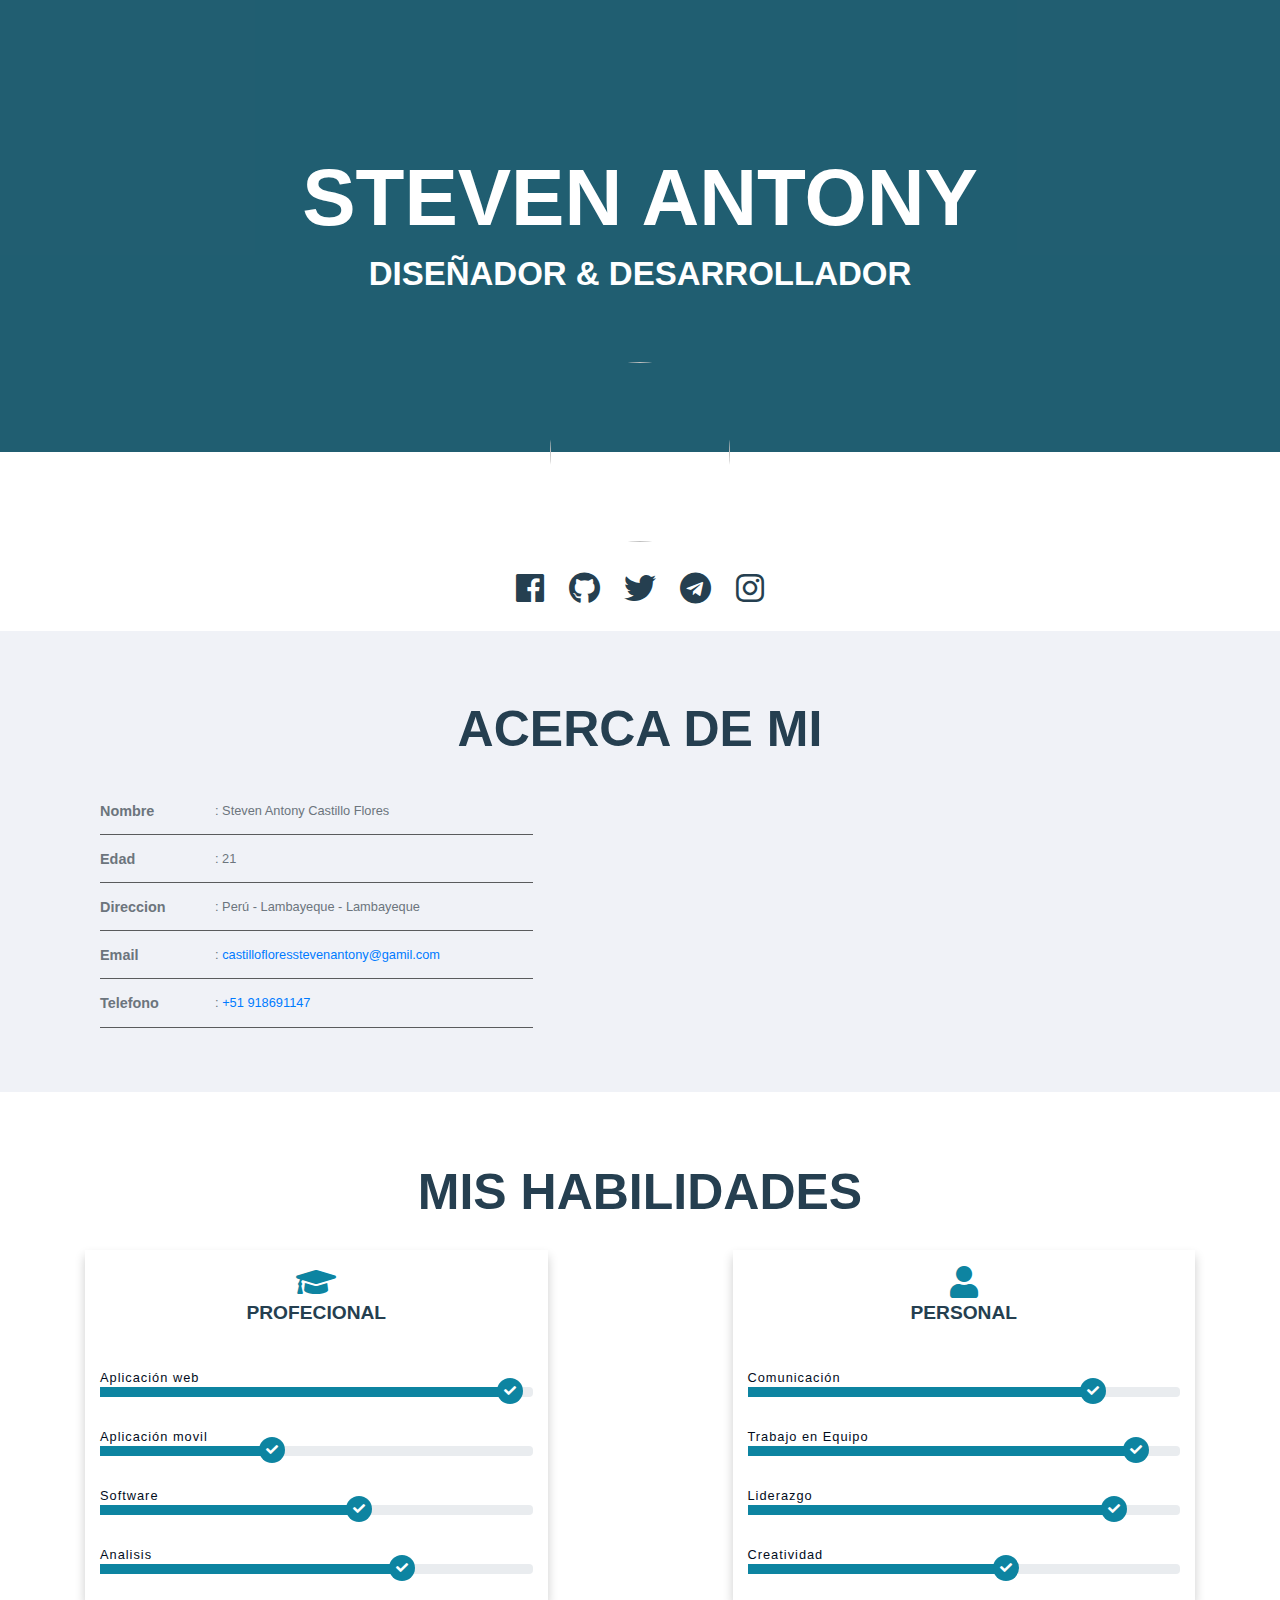
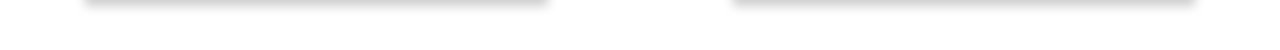
==== public/index.html @ a1d9448a "avancez" ====
<!DOCTYPE html>
<html>
<head>
  <meta charset="utf-8" />
  <meta http-equiv="X-UA-Compatible" content="IE=edge">
  <title>STAN | Steven Antony</title>
  <meta name="viewport" content="width=device-width, initial-scale=1">

  <!-- BOOTSTRAP 4 - Libreria - Link - Version 4.0.0-->
  <link rel="stylesheet" href="https://maxcdn.bootstrapcdn.com/bootstrap/4.0.0/css/bootstrap.min.css"
  integrity="sha384-Gn5384xqQ1aoWXA+058RXPxPg6fy4IWvTNh0E263XmFcJlSAwiGgFAW/dAiS6JXm" crossorigin="anonymous">
  <link rel="stylesheet" href="asset/css/stan.main.min.css">
  <link rel="stylesheet" href="asset/css/stan.animation.min.css">
  <link rel="stylesheet" href="asset/font/fontawesome-free/css/all.min.css">

</head>
<body>

  <div class="body-sa">
    <header class="header-sa bg-info">
      <div class="layer-sa">
        <h1 class="h1">STEVEN ANTONY</h1>
        <h3 class="h3">DISEÑADOR & DESARROLLADOR</h3>
        <ul class="cuadrados">
          <li></li>
          <li></li>
          <li></li>
          <li></li>
          <li></li>
          <li></li>
          <li></li>
          <li></li>
          <li></li>
          <li></li>
          <li></li>
          <li></li>
          <li></li>
          <li></li>
          <li></li>
          <li></li>
          <li></li>
        </ul>
      </div>
      <div class="icon-user">
        <!-- <img src="https://scontent.flim6-2.fna.fbcdn.net/v/t1.0-1/p160x160/30581313_1685879024838389_8066234201508151296_n.jpg?_nc_cat=102&_nc_eui2=AeG_UAYMLfOcnziE94DplbyowYKGZimWl4LZPDl7g3gnfVJZL6KaPib5S9p0Pt1d0nw9IJ0yjSPXT3iqwu1J0n9Q3LJEYzm7UA-moClZy5CqIg&_nc_ht=scontent.flim6-2.fna&oh=03f9db9cc88b67829845414a8428a528&oe=5C7BD7E3" alt="" sizes="" srcset=""> -->
        <img src="https://scontent.flim6-2.fna.fbcdn.net/v/t1.0-9/17103698_1304548972971398_6712721404521989608_n.jpg?_nc_cat=106&_nc_eui2=AeGLQilGCsk5f0YmlvX434H8KrQYMh6M76hzHX7fWq_ejEdQIBL92BENUTk07ND_wlDcq2ubmqgG4FOJ8NJHV1IDkzUvqgJDHpr35TjtBka1vA&_nc_ht=scontent.flim6-2.fna&oh=cd17b6be77383abaa07d5c1ad10dbca0&oe=5C859FF9"
          alt="" sizes="" srcset="">
      </div>
    </header>

    <div class="icon-fonts-sa pt-5">
      <div class="container">
        <div class="d-flex jc-center pt-5">
          <div class="icons p-4">
            <a href="https://web.facebook.com/stevenantony.castilloflores"><i class="fab fa-facebook"></i></a>
            <a href="https://github.com/StevenAntony/"><i class="fab fa-github"></i></a>
            <a href="https://github.com/StevenAntony/"><i class="fab fa-twitter"></i></a>
            <a href="https://web.telegram.org/#/im?p=c1380509111_9811329552943442832"><i class="fab fa-telegram"></i></a>
            <a href="http://web.facebook.com/stevenantony.castilloflores"> <i class="fab fa-instagram"></i> </a>
          </div>
        </div>
      </div>
    </div>

    <div class="about-sa py-5">
      <div class="container">
        <div class="title"><h2 class="h2">ACERCA DE MI</h2></div>
        <div class="d-flex">
          <div class="col-lg-5">
            <ul class="list-info text-muted small">
              <li><strong class="title"><span>Nombre </span></strong>: Steven Antony Castillo Flores</li>
              <li><strong class="title"><span>Edad </span></strong>: 21</li>
              <li><strong class="title"><span>Direccion </span></strong>: Perú - Lambayeque - Lambayeque</li>
              <li><strong class="title"><span>Email </span></strong>: <a href="mailto:castillofloresstevenantony@gamil.com">castillofloresstevenantony@gamil.com</a></li>
              <li><strong class="title"><span>Telefono </span></strong>: <a href="tel:+51918691147">+51 918691147</a></li>
            </ul>
          </div>
          <div class="col-lg-7">
          </div>
        </div>
      </div>
    </div>

    <div class="skill-sa">
      <div class="container">
        <!-- <i class="fas fa-check-circle"></i> -->
        <div class="title"><h2 class="h2">MIS HABILIDADES</h2></div>
        <div class="d-flex jc-baseline">
          <div class="col-lg-5 target-sa">
            <div class="type-skill text-center py-3"><i class="fas fa-graduation-cap"></i><h6 class="h6">PROFECIONAL</h6></div>
            <div class="skills">
              <ul>
                <li>
                  <div class="name">Aplicación web</div>
                  <div class="progress">
                    <div class="percentage" style="width:95%;">
                      <span class="percent"><i class="fas fa-check"></i></span>
                    </div>
                  </div>
                </li>
                <li>
                  <div class="name">Aplicación movil</div>
                  <div class="progress">
                    <div class="percentage" style="width:40%;">
                      <span class="percent"><i class="fas fa-check"></i></span>
                    </div>
                  </div>
                </li>
                <li>
                  <div class="name">Software</div>
                  <div class="progress">
                    <div class="percentage" style="width:60%;">
                      <span class="percent"><i class="fas fa-check"></i></span>
                    </div>
                  </div>
                </li>
                <li>
                  <div class="name">Analisis</div>
                  <div class="progress">
                    <div class="percentage" style="width:70%;">
                      <span class="percent"><i class="fas fa-check"></i></span>
                    </div>
                  </div>
                </li>
              </ul>
            </div>
          </div>
          <div class="col-lg-5 target-sa">
            <div class="type-skill text-center py-3"><i class="fas fa-user"></i><h6 class="h6">PERSONAL</h6></div>
            <div class="skills">
              <ul>
                <li>
                  <div class="name">Comunicación</div>
                  <div class="progress">
                    <div class="percentage" style="width:80%;">
                      <span class="percent"><i class="fas fa-check"></i></span>
                    </div>
                  </div>
                </li>
                <li>
                  <div class="name">Trabajo en Equipo</div>
                  <div class="progress">
                    <div class="percentage" style="width:90%;">
                      <span class="percent"><i class="fas fa-check"></i></span>
                    </div>
                  </div>
                </li>
                <li>
                  <div class="name">Liderazgo</div>
                  <div class="progress">
                    <div class="percentage" style="width:85%;">
                      <span class="percent"><i class="fas fa-check"></i></span>
                    </div>
                  </div>
                </li>
                <li>
                  <div class="name">Creatividad</div>
                  <div class="progress">
                    <div class="percentage" style="width:60%;">
                      <span class="percent"><i class="fas fa-check"></i></span>
                    </div>
                  </div>
                </li>
              </ul>
            </div>
          </div>
        </div>
      </div>
    </div>

  </div>

  <script src="https://code.jquery.com/jquery-3.2.1.slim.min.js" integrity="sha384-KJ3o2DKtIkvYIK3UENzmM7KCkRr/rE9/Qpg6aAZGJwFDMVNA/GpGFF93hXpG5KkN" crossorigin="anonymous"></script>
  <script src="https://maxcdn.bootstrapcdn.com/bootstrap/4.0.0/js/bootstrap.min.js" integrity="sha384-JZR6Spejh4U02d8jOt6vLEHfe/JQGiRRSQQxSfFWpi1MquVdAyjUar5+76PVCmYl" crossorigin="anonymous"></script>
  <script src="asset/js/stan.main.min.js"></script>
</body>
</html>
---- public/asset/css/stan.main.min.css ----
@charset "UTF-8";.jc-center{-webkit-box-pack:center;-webkit-justify-content:center;-ms-flex-pack:center;justify-content:center}.jc-baseline{-webkit-box-pack:justify;-webkit-justify-content:space-between;-ms-flex-pack:justify;justify-content:space-between}ul{padding:0}li{list-style:none}body{font-family:sans-serif;font-size:16px;padding:0;margin:0}.body-sa .header-sa{background:url("https://www.yeeply.com/blog/wp-content/uploads/2016/08/photo-1498050108023-c5249f4df085-compressor-1138x493.jpg");background-repeat:no-repeat;background-attachment:scroll;background-size:cover;background-position:center;text-align:center;position:relative;width:100%}.body-sa .header-sa .layer-sa{background:rgba(37, 63, 80, 0.685);padding:150px 0px;overflow:hidden;position:relative}.body-sa .header-sa .layer-sa .h1{color:#FFFFFF;font-weight:800;font-size:80px}.body-sa .header-sa .layer-sa .h3{color:#FFFFFF;font-weight:800;font-size:33px}.body-sa .header-sa .icon-user{position:absolute;z-index:10;bottom:-90px;left:calc(50vw - 90px)}.body-sa .header-sa .icon-user img{border-radius:50%;width:180px;height:180px}.icon-fonts-sa .icons .fab{margin:0px 10px;color:#253f50}.icon-fonts-sa .icons .fab:before{font-size:2rem}.about-sa{position:relative;background:#f0f2f7}.about-sa .title{padding:20px 0px}.about-sa .title .h2{text-align:center;color:#253f50;font-weight:800;font-size:50px}.about-sa .list-info li{padding:14px 0 14px 115px;position:relative;border-bottom:1px solid rgba(0, 0, 0, 0.623)}.about-sa .list-info li .title{padding:0 20px 0 0;position:absolute;top:14px;left:0;display:block;width:115px}.about-sa .list-info li .title span{width:40px;font-size:.9rem;font-weight:800}.skill-sa{background:#ffffff;padding:50px 0px}.skill-sa .title{padding:20px 0px}.skill-sa .title .h2{text-align:center;color:#253f50;font-weight:800;font-size:50px}.skill-sa .d-flex .target-sa{background:#ffffff;-webkit-box-shadow:0 6px 10px 0 rgba(0, 0, 0, 0.2);box-shadow:0 6px 10px 0 rgba(0, 0, 0, 0.2)}.skill-sa .d-flex .target-sa .type-skill .fas{color:#0d84a1;font-size:2rem}.skill-sa .d-flex .target-sa .type-skill .h6{font-weight:800;font-size:1.2rem;color:#253f50}.skill-sa .d-flex .target-sa .skills li{padding:10px 0px}.skill-sa .d-flex .target-sa .skills .name{font-size:.8rem;letter-spacing:1px;padding-top:10px;color:#020c1b}.skill-sa .d-flex .target-sa .skills .progress{overflow:inherit;height:10px}.skill-sa .d-flex .target-sa .skills .progress .percentage{height:10px;position:relative;background:#0d84a1}.skill-sa .d-flex .target-sa .skills .progress .percentage .percent{position:absolute;top:-9px;border-radius:50%;right:-12px;height:26px;width:26px;line-height:26px;text-align:center;background:#0d84a1}.skill-sa .d-flex .target-sa .skills .progress .percentage .percent .fas{font-size:12px;color:#FFFFFF}
---- public/asset/css/stan.animation.min.css ----
.cuadrados{position:absolute;top:0;left:0;width:100%;height:100%;z-index:1}.cuadrados li{position:absolute;list-style:none;display:block;width:40px;height:40px;background-color:rgba(255, 255, 255, 0.15);bottom:-160px;-webkit-animation:square 25s infinite linear;-moz-animation:square 25s infinite linear;animation:square 25s infinite linear}.cuadrados li:first-child{left:10%}.cuadrados li:nth-child(2){left:20%;width:80px;height:80px;-webkit-animation-delay:2s;-moz-animation-delay:2s;animation-delay:2s;-webkit-animation-duration:17s;-moz-animation-duration:17s;animation-duration:17s}.cuadrados li:nth-child(3){left:25%;-webkit-animation-delay:4s;-moz-animation-delay:4s;animation-delay:4s}.cuadrados li:nth-child(4){left:40%;width:60px;height:60px;-webkit-animation-duration:22s;-moz-animation-duration:22s;animation-duration:22s;background-color:rgba(255, 255, 255, 0.25)}.cuadrados li:nth-child(5){left:70%}.cuadrados li:nth-child(6){left:80%;width:120px;height:120px;-webkit-animation-delay:3s;-moz-animation-delay:3s;animation-delay:3s;background-color:rgba(255, 255, 255, 0.2)}.cuadrados li:nth-child(7){left:32%;width:160px;height:160px;-webkit-animation-delay:7s;-moz-animation-delay:7s;animation-delay:7s}.cuadrados li:nth-child(8){left:55%;width:20px;height:20px;-webkit-animation-delay:15s;-moz-animation-delay:15s;animation-delay:15s;-webkit-animation-duration:40s;-moz-animation-duration:40s;animation-duration:40s}.cuadrados li:nth-child(9){left:25%;width:10px;height:10px;-webkit-animation-delay:2s;-moz-animation-delay:2s;animation-delay:2s;-webkit-animation-duration:40s;-moz-animation-duration:40s;animation-duration:40s;background-color:rgba(255, 255, 255, 0.3)}.cuadrados li:nth-child(10){left:90%;width:160px;height:160px;-webkit-animation-delay:11s;-moz-animation-delay:11s;animation-delay:11s}.cuadrados li:nth-child(11){left:15%;width:17px;height:17px;-webkit-animation-delay:12s;-moz-animation-delay:12s;animation-delay:12s;-webkit-animation-duration:40s;-moz-animation-duration:40s;animation-duration:40s;background-color:rgba(255, 255, 255, 0.5)}.cuadrados li:nth-child(12){left:20%;width:5px;height:5px;-webkit-animation-delay:15s;-moz-animation-delay:15s;animation-delay:15s;-webkit-animation-duration:15s;-moz-animation-duration:15s;animation-duration:15s;background-color:rgba(255, 255, 255, 0.1)}.cuadrados li:nth-child(13){left:45%;width:8px;height:8px;-webkit-animation-delay:17s;-moz-animation-delay:17s;animation-delay:17s;-webkit-animation-duration:29s;-moz-animation-duration:29s;animation-duration:29s;background-color:rgba(255, 255, 255, 0.3)}.cuadrados li:nth-child(14){left:50%;width:120px;height:120px;-webkit-animation-delay:11s;-moz-animation-delay:11s;animation-delay:11s;-webkit-animation-duration:19s;-moz-animation-duration:19s;animation-duration:19s;background-color:rgba(255, 255, 255, 0.35)}.cuadrados li:nth-child(15){left:67%;width:50px;height:50px;-webkit-animation-delay:6s;-moz-animation-delay:6s;animation-delay:6s;-webkit-animation-duration:12s;-moz-animation-duration:12s;animation-duration:12s;background-color:rgba(255, 255, 255, 0.5)}.cuadrados li:nth-child(16){left:75%;width:20px;height:20px;-webkit-animation-delay:1s;-moz-animation-delay:1s;animation-delay:1s;-webkit-animation-duration:25s;-moz-animation-duration:25s;animation-duration:25s;background-color:rgba(255, 255, 255, 0.3)}.cuadrados li:nth-child(17){left:10%;width:10px;height:10px;-webkit-animation-delay:2s;-moz-animation-delay:2s;animation-delay:2s;-webkit-animation-duration:20s;-moz-animation-duration:20s;animation-duration:20s;background-color:rgba(255, 255, 255, 0.45)}.cuadrados li:nth-child(18){left:55%;width:10px;height:10px;-webkit-animation-delay:2s;-moz-animation-delay:2s;animation-delay:2s;-webkit-animation-duration:32s;-moz-animation-duration:32s;animation-duration:32s;background-color:rgba(255, 255, 255, 0.4)}.cuadrados li:nth-child(19){left:59%;width:10px;height:10px;-webkit-animation-delay:8s;-moz-animation-delay:8s;animation-delay:8s;-webkit-animation-duration:15s;-moz-animation-duration:15s;animation-duration:15s;background-color:rgba(255, 255, 255, 0.4)}.cuadrados li:nth-child(20){left:5%;width:15px;height:15px;-webkit-animation-delay:3s;-moz-animation-delay:3s;animation-delay:3s;-webkit-animation-duration:10s;-moz-animation-duration:10s;animation-duration:10s;background-color:rgba(255, 255, 255, 0.25)}@-webkit-keyframes square{0%{-webkit-transform:translateY(0);transform:translateY(0)}to{-webkit-transform:translateY(-100%) rotate(600deg);transform:translateY(-100%) rotate(600deg)}}@-moz-keyframes square{0%{-moz-transform:translateY(0);transform:translateY(0)}to{-moz-transform:translateY(-100%) rotate(600deg);transform:translateY(-100%) rotate(600deg)}}@keyframes square{0%{-webkit-transform:translateY(0);transform:translateY(0)}to{-webkit-transform:translateY(-1500px) rotate(600deg);transform:translateY(-1500px) rotate(600deg)}}@-webkit-keyframes initUser{0%{-webkit-transform:scale(0);transform:scale(0);opacity:0}to{-webkit-transform:scale(1);transform:scale(1);opacity:1}}@keyframes initUser{0%{-webkit-transform:scale(0);transform:scale(0);opacity:0}to{-webkit-transform:scale(1);transform:scale(1);opacity:1}}
---- public/asset/font/fontawesome-free/css/all.min.css ----
/*!
 * Font Awesome Free 5.3.1 by @fontawesome - https://fontawesome.com
 * License - https://fontawesome.com/license/free (Icons: CC BY 4.0, Fonts: SIL OFL 1.1, Code: MIT License)
 */
.fa,.fab,.fal,.far,.fas{-moz-osx-font-smoothing:grayscale;-webkit-font-smoothing:antialiased;display:inline-block;font-style:normal;font-variant:normal;text-rendering:auto;line-height:1}.fa-lg{font-size:1.33333em;line-height:.75em;vertical-align:-.0667em}.fa-xs{font-size:.75em}.fa-sm{font-size:.875em}.fa-1x{font-size:1em}.fa-2x{font-size:2em}.fa-3x{font-size:3em}.fa-4x{font-size:4em}.fa-5x{font-size:5em}.fa-6x{font-size:6em}.fa-7x{font-size:7em}.fa-8x{font-size:8em}.fa-9x{font-size:9em}.fa-10x{font-size:10em}.fa-fw{text-align:center;width:1.25em}.fa-ul{list-style-type:none;margin-left:2.5em;padding-left:0}.fa-ul>li{position:relative}.fa-li{left:-2em;position:absolute;text-align:center;width:2em;line-height:inherit}.fa-border{border:.08em solid #eee;border-radius:.1em;padding:.2em .25em .15em}.fa-pull-left{float:left}.fa-pull-right{float:right}.fa.fa-pull-left,.fab.fa-pull-left,.fal.fa-pull-left,.far.fa-pull-left,.fas.fa-pull-left{margin-right:.3em}.fa.fa-pull-right,.fab.fa-pull-right,.fal.fa-pull-right,.far.fa-pull-right,.fas.fa-pull-right{margin-left:.3em}.fa-spin{animation:fa-spin 2s infinite linear}.fa-pulse{animation:fa-spin 1s infinite steps(8)}@keyframes fa-spin{0%{transform:rotate(0deg)}to{transform:rotate(1turn)}}.fa-rotate-90{-ms-filter:"progid:DXImageTransform.Microsoft.BasicImage(rotation=1)";transform:rotate(90deg)}.fa-rotate-180{-ms-filter:"progid:DXImageTransform.Microsoft.BasicImage(rotation=2)";transform:rotate(180deg)}.fa-rotate-270{-ms-filter:"progid:DXImageTransform.Microsoft.BasicImage(rotation=3)";transform:rotate(270deg)}.fa-flip-horizontal{-ms-filter:"progid:DXImageTransform.Microsoft.BasicImage(rotation=0, mirror=1)";transform:scaleX(-1)}.fa-flip-vertical{transform:scaleY(-1)}.fa-flip-horizontal.fa-flip-vertical,.fa-flip-vertical{-ms-filter:"progid:DXImageTransform.Microsoft.BasicImage(rotation=2, mirror=1)"}.fa-flip-horizontal.fa-flip-vertical{transform:scale(-1)}:root .fa-flip-horizontal,:root .fa-flip-vertical,:root .fa-rotate-90,:root .fa-rotate-180,:root .fa-rotate-270{-webkit-filter:none;filter:none}.fa-stack{display:inline-block;height:2em;line-height:2em;position:relative;vertical-align:middle;width:2em}.fa-stack-1x,.fa-stack-2x{left:0;position:absolute;text-align:center;width:100%}.fa-stack-1x{line-height:inherit}.fa-stack-2x{font-size:2em}.fa-inverse{color:#fff}.fa-500px:before{content:"\f26e"}.fa-accessible-icon:before{content:"\f368"}.fa-accusoft:before{content:"\f369"}.fa-ad:before{content:"\f641"}.fa-address-book:before{content:"\f2b9"}.fa-address-card:before{content:"\f2bb"}.fa-adjust:before{content:"\f042"}.fa-adn:before{content:"\f170"}.fa-adversal:before{content:"\f36a"}.fa-affiliatetheme:before{content:"\f36b"}.fa-air-freshener:before{content:"\f5d0"}.fa-algolia:before{content:"\f36c"}.fa-align-center:before{content:"\f037"}.fa-align-justify:before{content:"\f039"}.fa-align-left:before{content:"\f036"}.fa-align-right:before{content:"\f038"}.fa-alipay:before{content:"\f642"}.fa-allergies:before{content:"\f461"}.fa-amazon:before{content:"\f270"}.fa-amazon-pay:before{content:"\f42c"}.fa-ambulance:before{content:"\f0f9"}.fa-american-sign-language-interpreting:before{content:"\f2a3"}.fa-amilia:before{content:"\f36d"}.fa-anchor:before{content:"\f13d"}.fa-android:before{content:"\f17b"}.fa-angellist:before{content:"\f209"}.fa-angle-double-down:before{content:"\f103"}.fa-angle-double-left:before{content:"\f100"}.fa-angle-double-right:before{content:"\f101"}.fa-angle-double-up:before{content:"\f102"}.fa-angle-down:before{content:"\f107"}.fa-angle-left:before{content:"\f104"}.fa-angle-right:before{content:"\f105"}.fa-angle-up:before{content:"\f106"}.fa-angry:before{content:"\f556"}.fa-angrycreative:before{content:"\f36e"}.fa-angular:before{content:"\f420"}.fa-ankh:before{content:"\f644"}.fa-app-store:before{content:"\f36f"}.fa-app-store-ios:before{content:"\f370"}.fa-apper:before{content:"\f371"}.fa-apple:before{content:"\f179"}.fa-apple-alt:before{content:"\f5d1"}.fa-apple-pay:before{content:"\f415"}.fa-archive:before{content:"\f187"}.fa-archway:before{content:"\f557"}.fa-arrow-alt-circle-down:before{content:"\f358"}.fa-arrow-alt-circle-left:before{content:"\f359"}.fa-arrow-alt-circle-right:before{content:"\f35a"}.fa-arrow-alt-circle-up:before{content:"\f35b"}.fa-arrow-circle-down:before{content:"\f0ab"}.fa-arrow-circle-left:before{content:"\f0a8"}.fa-arrow-circle-right:before{content:"\f0a9"}.fa-arrow-circle-up:before{content:"\f0aa"}.fa-arrow-down:before{content:"\f063"}.fa-arrow-left:before{content:"\f060"}.fa-arrow-right:before{content:"\f061"}.fa-arrow-up:before{content:"\f062"}.fa-arrows-alt:before{content:"\f0b2"}.fa-arrows-alt-h:before{content:"\f337"}.fa-arrows-alt-v:before{content:"\f338"}.fa-assistive-listening-systems:before{content:"\f2a2"}.fa-asterisk:before{content:"\f069"}.fa-asymmetrik:before{content:"\f372"}.fa-at:before{content:"\f1fa"}.fa-atlas:before{content:"\f558"}.fa-atom:before{content:"\f5d2"}.fa-audible:before{content:"\f373"}.fa-audio-description:before{content:"\f29e"}.fa-autoprefixer:before{content:"\f41c"}.fa-avianex:before{content:"\f374"}.fa-aviato:before{content:"\f421"}.fa-award:before{content:"\f559"}.fa-aws:before{content:"\f375"}.fa-backspace:before{content:"\f55a"}.fa-backward:before{content:"\f04a"}.fa-balance-scale:before{content:"\f24e"}.fa-ban:before{content:"\f05e"}.fa-band-aid:before{content:"\f462"}.fa-bandcamp:before{content:"\f2d5"}.fa-barcode:before{content:"\f02a"}.fa-bars:before{content:"\f0c9"}.fa-baseball-ball:before{content:"\f433"}.fa-basketball-ball:before{content:"\f434"}.fa-bath:before{content:"\f2cd"}.fa-battery-empty:before{content:"\f244"}.fa-battery-full:before{content:"\f240"}.fa-battery-half:before{content:"\f242"}.fa-battery-quarter:before{content:"\f243"}.fa-battery-three-quarters:before{content:"\f241"}.fa-bed:before{content:"\f236"}.fa-beer:before{content:"\f0fc"}.fa-behance:before{content:"\f1b4"}.fa-behance-square:before{content:"\f1b5"}.fa-bell:before{content:"\f0f3"}.fa-bell-slash:before{content:"\f1f6"}.fa-bezier-curve:before{content:"\f55b"}.fa-bible:before{content:"\f647"}.fa-bicycle:before{content:"\f206"}.fa-bimobject:before{content:"\f378"}.fa-binoculars:before{content:"\f1e5"}.fa-birthday-cake:before{content:"\f1fd"}.fa-bitbucket:before{content:"\f171"}.fa-bitcoin:before{content:"\f379"}.fa-bity:before{content:"\f37a"}.fa-black-tie:before{content:"\f27e"}.fa-blackberry:before{content:"\f37b"}.fa-blender:before{content:"\f517"}.fa-blind:before{content:"\f29d"}.fa-blogger:before{content:"\f37c"}.fa-blogger-b:before{content:"\f37d"}.fa-bluetooth:before{content:"\f293"}.fa-bluetooth-b:before{content:"\f294"}.fa-bold:before{content:"\f032"}.fa-bolt:before{content:"\f0e7"}.fa-bomb:before{content:"\f1e2"}.fa-bone:before{content:"\f5d7"}.fa-bong:before{content:"\f55c"}.fa-book:before{content:"\f02d"}.fa-book-open:before{content:"\f518"}.fa-book-reader:before{content:"\f5da"}.fa-bookmark:before{content:"\f02e"}.fa-bowling-ball:before{content:"\f436"}.fa-box:before{content:"\f466"}.fa-box-open:before{content:"\f49e"}.fa-boxes:before{content:"\f468"}.fa-braille:before{content:"\f2a1"}.fa-brain:before{content:"\f5dc"}.fa-briefcase:before{content:"\f0b1"}.fa-briefcase-medical:before{content:"\f469"}.fa-broadcast-tower:before{content:"\f519"}.fa-broom:before{content:"\f51a"}.fa-brush:before{content:"\f55d"}.fa-btc:before{content:"\f15a"}.fa-bug:before{content:"\f188"}.fa-building:before{content:"\f1ad"}.fa-bullhorn:before{content:"\f0a1"}.fa-bullseye:before{content:"\f140"}.fa-burn:before{content:"\f46a"}.fa-buromobelexperte:before{content:"\f37f"}.fa-bus:before{content:"\f207"}.fa-bus-alt:before{content:"\f55e"}.fa-business-time:before{content:"\f64a"}.fa-buysellads:before{content:"\f20d"}.fa-calculator:before{content:"\f1ec"}.fa-calendar:before{content:"\f133"}.fa-calendar-alt:before{content:"\f073"}.fa-calendar-check:before{content:"\f274"}.fa-calendar-minus:before{content:"\f272"}.fa-calendar-plus:before{content:"\f271"}.fa-calendar-times:before{content:"\f273"}.fa-camera:before{content:"\f030"}.fa-camera-retro:before{content:"\f083"}.fa-cannabis:before{content:"\f55f"}.fa-capsules:before{content:"\f46b"}.fa-car:before{content:"\f1b9"}.fa-car-alt:before{content:"\f5de"}.fa-car-battery:before{content:"\f5df"}.fa-car-crash:before{content:"\f5e1"}.fa-car-side:before{content:"\f5e4"}.fa-caret-down:before{content:"\f0d7"}.fa-caret-left:before{content:"\f0d9"}.fa-caret-right:before{content:"\f0da"}.fa-caret-square-down:before{content:"\f150"}.fa-caret-square-left:before{content:"\f191"}.fa-caret-square-right:before{content:"\f152"}.fa-caret-square-up:before{content:"\f151"}.fa-caret-up:before{content:"\f0d8"}.fa-cart-arrow-down:before{content:"\f218"}.fa-cart-plus:before{content:"\f217"}.fa-cc-amazon-pay:before{content:"\f42d"}.fa-cc-amex:before{content:"\f1f3"}.fa-cc-apple-pay:before{content:"\f416"}.fa-cc-diners-club:before{content:"\f24c"}.fa-cc-discover:before{content:"\f1f2"}.fa-cc-jcb:before{content:"\f24b"}.fa-cc-mastercard:before{content:"\f1f1"}.fa-cc-paypal:before{content:"\f1f4"}.fa-cc-stripe:before{content:"\f1f5"}.fa-cc-visa:before{content:"\f1f0"}.fa-centercode:before{content:"\f380"}.fa-certificate:before{content:"\f0a3"}.fa-chalkboard:before{content:"\f51b"}.fa-chalkboard-teacher:before{content:"\f51c"}.fa-charging-station:before{content:"\f5e7"}.fa-chart-area:before{content:"\f1fe"}.fa-chart-bar:before{content:"\f080"}.fa-chart-line:before{content:"\f201"}.fa-chart-pie:before{content:"\f200"}.fa-check:before{content:"\f00c"}.fa-check-circle:before{content:"\f058"}.fa-check-double:before{content:"\f560"}.fa-check-square:before{content:"\f14a"}.fa-chess:before{content:"\f439"}.fa-chess-bishop:before{content:"\f43a"}.fa-chess-board:before{content:"\f43c"}.fa-chess-king:before{content:"\f43f"}.fa-chess-knight:before{content:"\f441"}.fa-chess-pawn:before{content:"\f443"}.fa-chess-queen:before{content:"\f445"}.fa-chess-rook:before{content:"\f447"}.fa-chevron-circle-down:before{content:"\f13a"}.fa-chevron-circle-left:before{content:"\f137"}.fa-chevron-circle-right:before{content:"\f138"}.fa-chevron-circle-up:before{content:"\f139"}.fa-chevron-down:before{content:"\f078"}.fa-chevron-left:before{content:"\f053"}.fa-chevron-right:before{content:"\f054"}.fa-chevron-up:before{content:"\f077"}.fa-child:before{content:"\f1ae"}.fa-chrome:before{content:"\f268"}.fa-church:before{content:"\f51d"}.fa-circle:before{content:"\f111"}.fa-circle-notch:before{content:"\f1ce"}.fa-city:before{content:"\f64f"}.fa-clipboard:before{content:"\f328"}.fa-clipboard-check:before{content:"\f46c"}.fa-clipboard-list:before{content:"\f46d"}.fa-clock:before{content:"\f017"}.fa-clone:before{content:"\f24d"}.fa-closed-captioning:before{content:"\f20a"}.fa-cloud:before{content:"\f0c2"}.fa-cloud-download-alt:before{content:"\f381"}.fa-cloud-upload-alt:before{content:"\f382"}.fa-cloudscale:before{content:"\f383"}.fa-cloudsmith:before{content:"\f384"}.fa-cloudversify:before{content:"\f385"}.fa-cocktail:before{content:"\f561"}.fa-code:before{content:"\f121"}.fa-code-branch:before{content:"\f126"}.fa-codepen:before{content:"\f1cb"}.fa-codiepie:before{content:"\f284"}.fa-coffee:before{content:"\f0f4"}.fa-cog:before{content:"\f013"}.fa-cogs:before{content:"\f085"}.fa-coins:before{content:"\f51e"}.fa-columns:before{content:"\f0db"}.fa-comment:before{content:"\f075"}.fa-comment-alt:before{content:"\f27a"}.fa-comment-dollar:before{content:"\f651"}.fa-comment-dots:before{content:"\f4ad"}.fa-comment-slash:before{content:"\f4b3"}.fa-comments:before{content:"\f086"}.fa-comments-dollar:before{content:"\f653"}.fa-compact-disc:before{content:"\f51f"}.fa-compass:before{content:"\f14e"}.fa-compress:before{content:"\f066"}.fa-concierge-bell:before{content:"\f562"}.fa-connectdevelop:before{content:"\f20e"}.fa-contao:before{content:"\f26d"}.fa-cookie:before{content:"\f563"}.fa-cookie-bite:before{content:"\f564"}.fa-copy:before{content:"\f0c5"}.fa-copyright:before{content:"\f1f9"}.fa-couch:before{content:"\f4b8"}.fa-cpanel:before{content:"\f388"}.fa-creative-commons:before{content:"\f25e"}.fa-creative-commons-by:before{content:"\f4e7"}.fa-creative-commons-nc:before{content:"\f4e8"}.fa-creative-commons-nc-eu:before{content:"\f4e9"}.fa-creative-commons-nc-jp:before{content:"\f4ea"}.fa-creative-commons-nd:before{content:"\f4eb"}.fa-creative-commons-pd:before{content:"\f4ec"}.fa-creative-commons-pd-alt:before{content:"\f4ed"}.fa-creative-commons-remix:before{content:"\f4ee"}.fa-creative-commons-sa:before{content:"\f4ef"}.fa-creative-commons-sampling:before{content:"\f4f0"}.fa-creative-commons-sampling-plus:before{content:"\f4f1"}.fa-creative-commons-share:before{content:"\f4f2"}.fa-credit-card:before{content:"\f09d"}.fa-crop:before{content:"\f125"}.fa-crop-alt:before{content:"\f565"}.fa-cross:before{content:"\f654"}.fa-crosshairs:before{content:"\f05b"}.fa-crow:before{content:"\f520"}.fa-crown:before{content:"\f521"}.fa-css3:before{content:"\f13c"}.fa-css3-alt:before{content:"\f38b"}.fa-cube:before{content:"\f1b2"}.fa-cubes:before{content:"\f1b3"}.fa-cut:before{content:"\f0c4"}.fa-cuttlefish:before{content:"\f38c"}.fa-d-and-d:before{content:"\f38d"}.fa-dashcube:before{content:"\f210"}.fa-database:before{content:"\f1c0"}.fa-deaf:before{content:"\f2a4"}.fa-delicious:before{content:"\f1a5"}.fa-deploydog:before{content:"\f38e"}.fa-deskpro:before{content:"\f38f"}.fa-desktop:before{content:"\f108"}.fa-deviantart:before{content:"\f1bd"}.fa-dharmachakra:before{content:"\f655"}.fa-diagnoses:before{content:"\f470"}.fa-dice:before{content:"\f522"}.fa-dice-five:before{content:"\f523"}.fa-dice-four:before{content:"\f524"}.fa-dice-one:before{content:"\f525"}.fa-dice-six:before{content:"\f526"}.fa-dice-three:before{content:"\f527"}.fa-dice-two:before{content:"\f528"}.fa-digg:before{content:"\f1a6"}.fa-digital-ocean:before{content:"\f391"}.fa-digital-tachograph:before{content:"\f566"}.fa-directions:before{content:"\f5eb"}.fa-discord:before{content:"\f392"}.fa-discourse:before{content:"\f393"}.fa-divide:before{content:"\f529"}.fa-dizzy:before{content:"\f567"}.fa-dna:before{content:"\f471"}.fa-dochub:before{content:"\f394"}.fa-docker:before{content:"\f395"}.fa-dollar-sign:before{content:"\f155"}.fa-dolly:before{content:"\f472"}.fa-dolly-flatbed:before{content:"\f474"}.fa-donate:before{content:"\f4b9"}.fa-door-closed:before{content:"\f52a"}.fa-door-open:before{content:"\f52b"}.fa-dot-circle:before{content:"\f192"}.fa-dove:before{content:"\f4ba"}.fa-download:before{content:"\f019"}.fa-draft2digital:before{content:"\f396"}.fa-drafting-compass:before{content:"\f568"}.fa-draw-polygon:before{content:"\f5ee"}.fa-dribbble:before{content:"\f17d"}.fa-dribbble-square:before{content:"\f397"}.fa-dropbox:before{content:"\f16b"}.fa-drum:before{content:"\f569"}.fa-drum-steelpan:before{content:"\f56a"}.fa-drupal:before{content:"\f1a9"}.fa-dumbbell:before{content:"\f44b"}.fa-dyalog:before{content:"\f399"}.fa-earlybirds:before{content:"\f39a"}.fa-ebay:before{content:"\f4f4"}.fa-edge:before{content:"\f282"}.fa-edit:before{content:"\f044"}.fa-eject:before{content:"\f052"}.fa-elementor:before{content:"\f430"}.fa-ellipsis-h:before{content:"\f141"}.fa-ellipsis-v:before{content:"\f142"}.fa-ello:before{content:"\f5f1"}.fa-ember:before{content:"\f423"}.fa-empire:before{content:"\f1d1"}.fa-envelope:before{content:"\f0e0"}.fa-envelope-open:before{content:"\f2b6"}.fa-envelope-open-text:before{content:"\f658"}.fa-envelope-square:before{content:"\f199"}.fa-envira:before{content:"\f299"}.fa-equals:before{content:"\f52c"}.fa-eraser:before{content:"\f12d"}.fa-erlang:before{content:"\f39d"}.fa-ethereum:before{content:"\f42e"}.fa-etsy:before{content:"\f2d7"}.fa-euro-sign:before{content:"\f153"}.fa-exchange-alt:before{content:"\f362"}.fa-exclamation:before{content:"\f12a"}.fa-exclamation-circle:before{content:"\f06a"}.fa-exclamation-triangle:before{content:"\f071"}.fa-expand:before{content:"\f065"}.fa-expand-arrows-alt:before{content:"\f31e"}.fa-expeditedssl:before{content:"\f23e"}.fa-external-link-alt:before{content:"\f35d"}.fa-external-link-square-alt:before{content:"\f360"}.fa-eye:before{content:"\f06e"}.fa-eye-dropper:before{content:"\f1fb"}.fa-eye-slash:before{content:"\f070"}.fa-facebook:before{content:"\f09a"}.fa-facebook-f:before{content:"\f39e"}.fa-facebook-messenger:before{content:"\f39f"}.fa-facebook-square:before{content:"\f082"}.fa-fast-backward:before{content:"\f049"}.fa-fast-forward:before{content:"\f050"}.fa-fax:before{content:"\f1ac"}.fa-feather:before{content:"\f52d"}.fa-feather-alt:before{content:"\f56b"}.fa-female:before{content:"\f182"}.fa-fighter-jet:before{content:"\f0fb"}.fa-file:before{content:"\f15b"}.fa-file-alt:before{content:"\f15c"}.fa-file-archive:before{content:"\f1c6"}.fa-file-audio:before{content:"\f1c7"}.fa-file-code:before{content:"\f1c9"}.fa-file-contract:before{content:"\f56c"}.fa-file-download:before{content:"\f56d"}.fa-file-excel:before{content:"\f1c3"}.fa-file-export:before{content:"\f56e"}.fa-file-image:before{content:"\f1c5"}.fa-file-import:before{content:"\f56f"}.fa-file-invoice:before{content:"\f570"}.fa-file-invoice-dollar:before{content:"\f571"}.fa-file-medical:before{content:"\f477"}.fa-file-medical-alt:before{content:"\f478"}.fa-file-pdf:before{content:"\f1c1"}.fa-file-powerpoint:before{content:"\f1c4"}.fa-file-prescription:before{content:"\f572"}.fa-file-signature:before{content:"\f573"}.fa-file-upload:before{content:"\f574"}.fa-file-video:before{content:"\f1c8"}.fa-file-word:before{content:"\f1c2"}.fa-fill:before{content:"\f575"}.fa-fill-drip:before{content:"\f576"}.fa-film:before{content:"\f008"}.fa-filter:before{content:"\f0b0"}.fa-fingerprint:before{content:"\f577"}.fa-fire:before{content:"\f06d"}.fa-fire-extinguisher:before{content:"\f134"}.fa-firefox:before{content:"\f269"}.fa-first-aid:before{content:"\f479"}.fa-first-order:before{content:"\f2b0"}.fa-first-order-alt:before{content:"\f50a"}.fa-firstdraft:before{content:"\f3a1"}.fa-fish:before{content:"\f578"}.fa-flag:before{content:"\f024"}.fa-flag-checkered:before{content:"\f11e"}.fa-flask:before{content:"\f0c3"}.fa-flickr:before{content:"\f16e"}.fa-flipboard:before{content:"\f44d"}.fa-flushed:before{content:"\f579"}.fa-fly:before{content:"\f417"}.fa-folder:before{content:"\f07b"}.fa-folder-minus:before{content:"\f65d"}.fa-folder-open:before{content:"\f07c"}.fa-folder-plus:before{content:"\f65e"}.fa-font:before{content:"\f031"}.fa-font-awesome:before{content:"\f2b4"}.fa-font-awesome-alt:before{content:"\f35c"}.fa-font-awesome-flag:before{content:"\f425"}.fa-font-awesome-logo-full:before{content:"\f4e6"}.fa-fonticons:before{content:"\f280"}.fa-fonticons-fi:before{content:"\f3a2"}.fa-football-ball:before{content:"\f44e"}.fa-fort-awesome:before{content:"\f286"}.fa-fort-awesome-alt:before{content:"\f3a3"}.fa-forumbee:before{content:"\f211"}.fa-forward:before{content:"\f04e"}.fa-foursquare:before{content:"\f180"}.fa-free-code-camp:before{content:"\f2c5"}.fa-freebsd:before{content:"\f3a4"}.fa-frog:before{content:"\f52e"}.fa-frown:before{content:"\f119"}.fa-frown-open:before{content:"\f57a"}.fa-fulcrum:before{content:"\f50b"}.fa-funnel-dollar:before{content:"\f662"}.fa-futbol:before{content:"\f1e3"}.fa-galactic-republic:before{content:"\f50c"}.fa-galactic-senate:before{content:"\f50d"}.fa-gamepad:before{content:"\f11b"}.fa-gas-pump:before{content:"\f52f"}.fa-gavel:before{content:"\f0e3"}.fa-gem:before{content:"\f3a5"}.fa-genderless:before{content:"\f22d"}.fa-get-pocket:before{content:"\f265"}.fa-gg:before{content:"\f260"}.fa-gg-circle:before{content:"\f261"}.fa-gift:before{content:"\f06b"}.fa-git:before{content:"\f1d3"}.fa-git-square:before{content:"\f1d2"}.fa-github:before{content:"\f09b"}.fa-github-alt:before{content:"\f113"}.fa-github-square:before{content:"\f092"}.fa-gitkraken:before{content:"\f3a6"}.fa-gitlab:before{content:"\f296"}.fa-gitter:before{content:"\f426"}.fa-glass-martini:before{content:"\f000"}.fa-glass-martini-alt:before{content:"\f57b"}.fa-glasses:before{content:"\f530"}.fa-glide:before{content:"\f2a5"}.fa-glide-g:before{content:"\f2a6"}.fa-globe:before{content:"\f0ac"}.fa-globe-africa:before{content:"\f57c"}.fa-globe-americas:before{content:"\f57d"}.fa-globe-asia:before{content:"\f57e"}.fa-gofore:before{content:"\f3a7"}.fa-golf-ball:before{content:"\f450"}.fa-goodreads:before{content:"\f3a8"}.fa-goodreads-g:before{content:"\f3a9"}.fa-google:before{content:"\f1a0"}.fa-google-drive:before{content:"\f3aa"}.fa-google-play:before{content:"\f3ab"}.fa-google-plus:before{content:"\f2b3"}.fa-google-plus-g:before{content:"\f0d5"}.fa-google-plus-square:before{content:"\f0d4"}.fa-google-wallet:before{content:"\f1ee"}.fa-gopuram:before{content:"\f664"}.fa-graduation-cap:before{content:"\f19d"}.fa-gratipay:before{content:"\f184"}.fa-grav:before{content:"\f2d6"}.fa-greater-than:before{content:"\f531"}.fa-greater-than-equal:before{content:"\f532"}.fa-grimace:before{content:"\f57f"}.fa-grin:before{content:"\f580"}.fa-grin-alt:before{content:"\f581"}.fa-grin-beam:before{content:"\f582"}.fa-grin-beam-sweat:before{content:"\f583"}.fa-grin-hearts:before{content:"\f584"}.fa-grin-squint:before{content:"\f585"}.fa-grin-squint-tears:before{content:"\f586"}.fa-grin-stars:before{content:"\f587"}.fa-grin-tears:before{content:"\f588"}.fa-grin-tongue:before{content:"\f589"}.fa-grin-tongue-squint:before{content:"\f58a"}.fa-grin-tongue-wink:before{content:"\f58b"}.fa-grin-wink:before{content:"\f58c"}.fa-grip-horizontal:before{content:"\f58d"}.fa-grip-vertical:before{content:"\f58e"}.fa-gripfire:before{content:"\f3ac"}.fa-grunt:before{content:"\f3ad"}.fa-gulp:before{content:"\f3ae"}.fa-h-square:before{content:"\f0fd"}.fa-hacker-news:before{content:"\f1d4"}.fa-hacker-news-square:before{content:"\f3af"}.fa-hackerrank:before{content:"\f5f7"}.fa-hamsa:before{content:"\f665"}.fa-hand-holding:before{content:"\f4bd"}.fa-hand-holding-heart:before{content:"\f4be"}.fa-hand-holding-usd:before{content:"\f4c0"}.fa-hand-lizard:before{content:"\f258"}.fa-hand-paper:before{content:"\f256"}.fa-hand-peace:before{content:"\f25b"}.fa-hand-point-down:before{content:"\f0a7"}.fa-hand-point-left:before{content:"\f0a5"}.fa-hand-point-right:before{content:"\f0a4"}.fa-hand-point-up:before{content:"\f0a6"}.fa-hand-pointer:before{content:"\f25a"}.fa-hand-rock:before{content:"\f255"}.fa-hand-scissors:before{content:"\f257"}.fa-hand-spock:before{content:"\f259"}.fa-hands:before{content:"\f4c2"}.fa-hands-helping:before{content:"\f4c4"}.fa-handshake:before{content:"\f2b5"}.fa-hashtag:before{content:"\f292"}.fa-haykal:before{content:"\f666"}.fa-hdd:before{content:"\f0a0"}.fa-heading:before{content:"\f1dc"}.fa-headphones:before{content:"\f025"}.fa-headphones-alt:before{content:"\f58f"}.fa-headset:before{content:"\f590"}.fa-heart:before{content:"\f004"}.fa-heartbeat:before{content:"\f21e"}.fa-helicopter:before{content:"\f533"}.fa-highlighter:before{content:"\f591"}.fa-hips:before{content:"\f452"}.fa-hire-a-helper:before{content:"\f3b0"}.fa-history:before{content:"\f1da"}.fa-hockey-puck:before{content:"\f453"}.fa-home:before{content:"\f015"}.fa-hooli:before{content:"\f427"}.fa-hornbill:before{content:"\f592"}.fa-hospital:before{content:"\f0f8"}.fa-hospital-alt:before{content:"\f47d"}.fa-hospital-symbol:before{content:"\f47e"}.fa-hot-tub:before{content:"\f593"}.fa-hotel:before{content:"\f594"}.fa-hotjar:before{content:"\f3b1"}.fa-hourglass:before{content:"\f254"}.fa-hourglass-end:before{content:"\f253"}.fa-hourglass-half:before{content:"\f252"}.fa-hourglass-start:before{content:"\f251"}.fa-houzz:before{content:"\f27c"}.fa-html5:before{content:"\f13b"}.fa-hubspot:before{content:"\f3b2"}.fa-i-cursor:before{content:"\f246"}.fa-id-badge:before{content:"\f2c1"}.fa-id-card:before{content:"\f2c2"}.fa-id-card-alt:before{content:"\f47f"}.fa-image:before{content:"\f03e"}.fa-images:before{content:"\f302"}.fa-imdb:before{content:"\f2d8"}.fa-inbox:before{content:"\f01c"}.fa-indent:before{content:"\f03c"}.fa-industry:before{content:"\f275"}.fa-infinity:before{content:"\f534"}.fa-info:before{content:"\f129"}.fa-info-circle:before{content:"\f05a"}.fa-instagram:before{content:"\f16d"}.fa-internet-explorer:before{content:"\f26b"}.fa-ioxhost:before{content:"\f208"}.fa-italic:before{content:"\f033"}.fa-itunes:before{content:"\f3b4"}.fa-itunes-note:before{content:"\f3b5"}.fa-java:before{content:"\f4e4"}.fa-jedi:before{content:"\f669"}.fa-jedi-order:before{content:"\f50e"}.fa-jenkins:before{content:"\f3b6"}.fa-joget:before{content:"\f3b7"}.fa-joint:before{content:"\f595"}.fa-joomla:before{content:"\f1aa"}.fa-journal-whills:before{content:"\f66a"}.fa-js:before{content:"\f3b8"}.fa-js-square:before{content:"\f3b9"}.fa-jsfiddle:before{content:"\f1cc"}.fa-kaaba:before{content:"\f66b"}.fa-kaggle:before{content:"\f5fa"}.fa-key:before{content:"\f084"}.fa-keybase:before{content:"\f4f5"}.fa-keyboard:before{content:"\f11c"}.fa-keycdn:before{content:"\f3ba"}.fa-khanda:before{content:"\f66d"}.fa-kickstarter:before{content:"\f3bb"}.fa-kickstarter-k:before{content:"\f3bc"}.fa-kiss:before{content:"\f596"}.fa-kiss-beam:before{content:"\f597"}.fa-kiss-wink-heart:before{content:"\f598"}.fa-kiwi-bird:before{content:"\f535"}.fa-korvue:before{content:"\f42f"}.fa-landmark:before{content:"\f66f"}.fa-language:before{content:"\f1ab"}.fa-laptop:before{content:"\f109"}.fa-laptop-code:before{content:"\f5fc"}.fa-laravel:before{content:"\f3bd"}.fa-lastfm:before{content:"\f202"}.fa-lastfm-square:before{content:"\f203"}.fa-laugh:before{content:"\f599"}.fa-laugh-beam:before{content:"\f59a"}.fa-laugh-squint:before{content:"\f59b"}.fa-laugh-wink:before{content:"\f59c"}.fa-layer-group:before{content:"\f5fd"}.fa-leaf:before{content:"\f06c"}.fa-leanpub:before{content:"\f212"}.fa-lemon:before{content:"\f094"}.fa-less:before{content:"\f41d"}.fa-less-than:before{content:"\f536"}.fa-less-than-equal:before{content:"\f537"}.fa-level-down-alt:before{content:"\f3be"}.fa-level-up-alt:before{content:"\f3bf"}.fa-life-ring:before{content:"\f1cd"}.fa-lightbulb:before{content:"\f0eb"}.fa-line:before{content:"\f3c0"}.fa-link:before{content:"\f0c1"}.fa-linkedin:before{content:"\f08c"}.fa-linkedin-in:before{content:"\f0e1"}.fa-linode:before{content:"\f2b8"}.fa-linux:before{content:"\f17c"}.fa-lira-sign:before{content:"\f195"}.fa-list:before{content:"\f03a"}.fa-list-alt:before{content:"\f022"}.fa-list-ol:before{content:"\f0cb"}.fa-list-ul:before{content:"\f0ca"}.fa-location-arrow:before{content:"\f124"}.fa-lock:before{content:"\f023"}.fa-lock-open:before{content:"\f3c1"}.fa-long-arrow-alt-down:before{content:"\f309"}.fa-long-arrow-alt-left:before{content:"\f30a"}.fa-long-arrow-alt-right:before{content:"\f30b"}.fa-long-arrow-alt-up:before{content:"\f30c"}.fa-low-vision:before{content:"\f2a8"}.fa-luggage-cart:before{content:"\f59d"}.fa-lyft:before{content:"\f3c3"}.fa-magento:before{content:"\f3c4"}.fa-magic:before{content:"\f0d0"}.fa-magnet:before{content:"\f076"}.fa-mail-bulk:before{content:"\f674"}.fa-mailchimp:before{content:"\f59e"}.fa-male:before{content:"\f183"}.fa-mandalorian:before{content:"\f50f"}.fa-map:before{content:"\f279"}.fa-map-marked:before{content:"\f59f"}.fa-map-marked-alt:before{content:"\f5a0"}.fa-map-marker:before{content:"\f041"}.fa-map-marker-alt:before{content:"\f3c5"}.fa-map-pin:before{content:"\f276"}.fa-map-signs:before{content:"\f277"}.fa-markdown:before{content:"\f60f"}.fa-marker:before{content:"\f5a1"}.fa-mars:before{content:"\f222"}.fa-mars-double:before{content:"\f227"}.fa-mars-stroke:before{content:"\f229"}.fa-mars-stroke-h:before{content:"\f22b"}.fa-mars-stroke-v:before{content:"\f22a"}.fa-mastodon:before{content:"\f4f6"}.fa-maxcdn:before{content:"\f136"}.fa-medal:before{content:"\f5a2"}.fa-medapps:before{content:"\f3c6"}.fa-medium:before{content:"\f23a"}.fa-medium-m:before{content:"\f3c7"}.fa-medkit:before{content:"\f0fa"}.fa-medrt:before{content:"\f3c8"}.fa-meetup:before{content:"\f2e0"}.fa-megaport:before{content:"\f5a3"}.fa-meh:before{content:"\f11a"}.fa-meh-blank:before{content:"\f5a4"}.fa-meh-rolling-eyes:before{content:"\f5a5"}.fa-memory:before{content:"\f538"}.fa-menorah:before{content:"\f676"}.fa-mercury:before{content:"\f223"}.fa-microchip:before{content:"\f2db"}.fa-microphone:before{content:"\f130"}.fa-microphone-alt:before{content:"\f3c9"}.fa-microphone-alt-slash:before{content:"\f539"}.fa-microphone-slash:before{content:"\f131"}.fa-microscope:before{content:"\f610"}.fa-microsoft:before{content:"\f3ca"}.fa-minus:before{content:"\f068"}.fa-minus-circle:before{content:"\f056"}.fa-minus-square:before{content:"\f146"}.fa-mix:before{content:"\f3cb"}.fa-mixcloud:before{content:"\f289"}.fa-mizuni:before{content:"\f3cc"}.fa-mobile:before{content:"\f10b"}.fa-mobile-alt:before{content:"\f3cd"}.fa-modx:before{content:"\f285"}.fa-monero:before{content:"\f3d0"}.fa-money-bill:before{content:"\f0d6"}.fa-money-bill-alt:before{content:"\f3d1"}.fa-money-bill-wave:before{content:"\f53a"}.fa-money-bill-wave-alt:before{content:"\f53b"}.fa-money-check:before{content:"\f53c"}.fa-money-check-alt:before{content:"\f53d"}.fa-monument:before{content:"\f5a6"}.fa-moon:before{content:"\f186"}.fa-mortar-pestle:before{content:"\f5a7"}.fa-mosque:before{content:"\f678"}.fa-motorcycle:before{content:"\f21c"}.fa-mouse-pointer:before{content:"\f245"}.fa-music:before{content:"\f001"}.fa-napster:before{content:"\f3d2"}.fa-neos:before{content:"\f612"}.fa-neuter:before{content:"\f22c"}.fa-newspaper:before{content:"\f1ea"}.fa-nimblr:before{content:"\f5a8"}.fa-nintendo-switch:before{content:"\f418"}.fa-node:before{content:"\f419"}.fa-node-js:before{content:"\f3d3"}.fa-not-equal:before{content:"\f53e"}.fa-notes-medical:before{content:"\f481"}.fa-npm:before{content:"\f3d4"}.fa-ns8:before{content:"\f3d5"}.fa-nutritionix:before{content:"\f3d6"}.fa-object-group:before{content:"\f247"}.fa-object-ungroup:before{content:"\f248"}.fa-odnoklassniki:before{content:"\f263"}.fa-odnoklassniki-square:before{content:"\f264"}.fa-oil-can:before{content:"\f613"}.fa-old-republic:before{content:"\f510"}.fa-om:before{content:"\f679"}.fa-opencart:before{content:"\f23d"}.fa-openid:before{content:"\f19b"}.fa-opera:before{content:"\f26a"}.fa-optin-monster:before{content:"\f23c"}.fa-osi:before{content:"\f41a"}.fa-outdent:before{content:"\f03b"}.fa-page4:before{content:"\f3d7"}.fa-pagelines:before{content:"\f18c"}.fa-paint-brush:before{content:"\f1fc"}.fa-paint-roller:before{content:"\f5aa"}.fa-palette:before{content:"\f53f"}.fa-palfed:before{content:"\f3d8"}.fa-pallet:before{content:"\f482"}.fa-paper-plane:before{content:"\f1d8"}.fa-paperclip:before{content:"\f0c6"}.fa-parachute-box:before{content:"\f4cd"}.fa-paragraph:before{content:"\f1dd"}.fa-parking:before{content:"\f540"}.fa-passport:before{content:"\f5ab"}.fa-pastafarianism:before{content:"\f67b"}.fa-paste:before{content:"\f0ea"}.fa-patreon:before{content:"\f3d9"}.fa-pause:before{content:"\f04c"}.fa-pause-circle:before{content:"\f28b"}.fa-paw:before{content:"\f1b0"}.fa-paypal:before{content:"\f1ed"}.fa-peace:before{content:"\f67c"}.fa-pen:before{content:"\f304"}.fa-pen-alt:before{content:"\f305"}.fa-pen-fancy:before{content:"\f5ac"}.fa-pen-nib:before{content:"\f5ad"}.fa-pen-square:before{content:"\f14b"}.fa-pencil-alt:before{content:"\f303"}.fa-pencil-ruler:before{content:"\f5ae"}.fa-people-carry:before{content:"\f4ce"}.fa-percent:before{content:"\f295"}.fa-percentage:before{content:"\f541"}.fa-periscope:before{content:"\f3da"}.fa-phabricator:before{content:"\f3db"}.fa-phoenix-framework:before{content:"\f3dc"}.fa-phoenix-squadron:before{content:"\f511"}.fa-phone:before{content:"\f095"}.fa-phone-slash:before{content:"\f3dd"}.fa-phone-square:before{content:"\f098"}.fa-phone-volume:before{content:"\f2a0"}.fa-php:before{content:"\f457"}.fa-pied-piper:before{content:"\f2ae"}.fa-pied-piper-alt:before{content:"\f1a8"}.fa-pied-piper-hat:before{content:"\f4e5"}.fa-pied-piper-pp:before{content:"\f1a7"}.fa-piggy-bank:before{content:"\f4d3"}.fa-pills:before{content:"\f484"}.fa-pinterest:before{content:"\f0d2"}.fa-pinterest-p:before{content:"\f231"}.fa-pinterest-square:before{content:"\f0d3"}.fa-place-of-worship:before{content:"\f67f"}.fa-plane:before{content:"\f072"}.fa-plane-arrival:before{content:"\f5af"}.fa-plane-departure:before{content:"\f5b0"}.fa-play:before{content:"\f04b"}.fa-play-circle:before{content:"\f144"}.fa-playstation:before{content:"\f3df"}.fa-plug:before{content:"\f1e6"}.fa-plus:before{content:"\f067"}.fa-plus-circle:before{content:"\f055"}.fa-plus-square:before{content:"\f0fe"}.fa-podcast:before{content:"\f2ce"}.fa-poll:before{content:"\f681"}.fa-poll-h:before{content:"\f682"}.fa-poo:before{content:"\f2fe"}.fa-poop:before{content:"\f619"}.fa-portrait:before{content:"\f3e0"}.fa-pound-sign:before{content:"\f154"}.fa-power-off:before{content:"\f011"}.fa-pray:before{content:"\f683"}.fa-praying-hands:before{content:"\f684"}.fa-prescription:before{content:"\f5b1"}.fa-prescription-bottle:before{content:"\f485"}.fa-prescription-bottle-alt:before{content:"\f486"}.fa-print:before{content:"\f02f"}.fa-procedures:before{content:"\f487"}.fa-product-hunt:before{content:"\f288"}.fa-project-diagram:before{content:"\f542"}.fa-pushed:before{content:"\f3e1"}.fa-puzzle-piece:before{content:"\f12e"}.fa-python:before{content:"\f3e2"}.fa-qq:before{content:"\f1d6"}.fa-qrcode:before{content:"\f029"}.fa-question:before{content:"\f128"}.fa-question-circle:before{content:"\f059"}.fa-quidditch:before{content:"\f458"}.fa-quinscape:before{content:"\f459"}.fa-quora:before{content:"\f2c4"}.fa-quote-left:before{content:"\f10d"}.fa-quote-right:before{content:"\f10e"}.fa-quran:before{content:"\f687"}.fa-r-project:before{content:"\f4f7"}.fa-random:before{content:"\f074"}.fa-ravelry:before{content:"\f2d9"}.fa-react:before{content:"\f41b"}.fa-readme:before{content:"\f4d5"}.fa-rebel:before{content:"\f1d0"}.fa-receipt:before{content:"\f543"}.fa-recycle:before{content:"\f1b8"}.fa-red-river:before{content:"\f3e3"}.fa-reddit:before{content:"\f1a1"}.fa-reddit-alien:before{content:"\f281"}.fa-reddit-square:before{content:"\f1a2"}.fa-redo:before{content:"\f01e"}.fa-redo-alt:before{content:"\f2f9"}.fa-registered:before{content:"\f25d"}.fa-rendact:before{content:"\f3e4"}.fa-renren:before{content:"\f18b"}.fa-reply:before{content:"\f3e5"}.fa-reply-all:before{content:"\f122"}.fa-replyd:before{content:"\f3e6"}.fa-researchgate:before{content:"\f4f8"}.fa-resolving:before{content:"\f3e7"}.fa-retweet:before{content:"\f079"}.fa-rev:before{content:"\f5b2"}.fa-ribbon:before{content:"\f4d6"}.fa-road:before{content:"\f018"}.fa-robot:before{content:"\f544"}.fa-rocket:before{content:"\f135"}.fa-rocketchat:before{content:"\f3e8"}.fa-rockrms:before{content:"\f3e9"}.fa-route:before{content:"\f4d7"}.fa-rss:before{content:"\f09e"}.fa-rss-square:before{content:"\f143"}.fa-ruble-sign:before{content:"\f158"}.fa-ruler:before{content:"\f545"}.fa-ruler-combined:before{content:"\f546"}.fa-ruler-horizontal:before{content:"\f547"}.fa-ruler-vertical:before{content:"\f548"}.fa-rupee-sign:before{content:"\f156"}.fa-sad-cry:before{content:"\f5b3"}.fa-sad-tear:before{content:"\f5b4"}.fa-safari:before{content:"\f267"}.fa-sass:before{content:"\f41e"}.fa-save:before{content:"\f0c7"}.fa-schlix:before{content:"\f3ea"}.fa-school:before{content:"\f549"}.fa-screwdriver:before{content:"\f54a"}.fa-scribd:before{content:"\f28a"}.fa-search:before{content:"\f002"}.fa-search-dollar:before{content:"\f688"}.fa-search-location:before{content:"\f689"}.fa-search-minus:before{content:"\f010"}.fa-search-plus:before{content:"\f00e"}.fa-searchengin:before{content:"\f3eb"}.fa-seedling:before{content:"\f4d8"}.fa-sellcast:before{content:"\f2da"}.fa-sellsy:before{content:"\f213"}.fa-server:before{content:"\f233"}.fa-servicestack:before{content:"\f3ec"}.fa-shapes:before{content:"\f61f"}.fa-share:before{content:"\f064"}.fa-share-alt:before{content:"\f1e0"}.fa-share-alt-square:before{content:"\f1e1"}.fa-share-square:before{content:"\f14d"}.fa-shekel-sign:before{content:"\f20b"}.fa-shield-alt:before{content:"\f3ed"}.fa-ship:before{content:"\f21a"}.fa-shipping-fast:before{content:"\f48b"}.fa-shirtsinbulk:before{content:"\f214"}.fa-shoe-prints:before{content:"\f54b"}.fa-shopping-bag:before{content:"\f290"}.fa-shopping-basket:before{content:"\f291"}.fa-shopping-cart:before{content:"\f07a"}.fa-shopware:before{content:"\f5b5"}.fa-shower:before{content:"\f2cc"}.fa-shuttle-van:before{content:"\f5b6"}.fa-sign:before{content:"\f4d9"}.fa-sign-in-alt:before{content:"\f2f6"}.fa-sign-language:before{content:"\f2a7"}.fa-sign-out-alt:before{content:"\f2f5"}.fa-signal:before{content:"\f012"}.fa-signature:before{content:"\f5b7"}.fa-simplybuilt:before{content:"\f215"}.fa-sistrix:before{content:"\f3ee"}.fa-sitemap:before{content:"\f0e8"}.fa-sith:before{content:"\f512"}.fa-skull:before{content:"\f54c"}.fa-skyatlas:before{content:"\f216"}.fa-skype:before{content:"\f17e"}.fa-slack:before{content:"\f198"}.fa-slack-hash:before{content:"\f3ef"}.fa-sliders-h:before{content:"\f1de"}.fa-slideshare:before{content:"\f1e7"}.fa-smile:before{content:"\f118"}.fa-smile-beam:before{content:"\f5b8"}.fa-smile-wink:before{content:"\f4da"}.fa-smoking:before{content:"\f48d"}.fa-smoking-ban:before{content:"\f54d"}.fa-snapchat:before{content:"\f2ab"}.fa-snapchat-ghost:before{content:"\f2ac"}.fa-snapchat-square:before{content:"\f2ad"}.fa-snowflake:before{content:"\f2dc"}.fa-socks:before{content:"\f696"}.fa-solar-panel:before{content:"\f5ba"}.fa-sort:before{content:"\f0dc"}.fa-sort-alpha-down:before{content:"\f15d"}.fa-sort-alpha-up:before{content:"\f15e"}.fa-sort-amount-down:before{content:"\f160"}.fa-sort-amount-up:before{content:"\f161"}.fa-sort-down:before{content:"\f0dd"}.fa-sort-numeric-down:before{content:"\f162"}.fa-sort-numeric-up:before{content:"\f163"}.fa-sort-up:before{content:"\f0de"}.fa-soundcloud:before{content:"\f1be"}.fa-spa:before{content:"\f5bb"}.fa-space-shuttle:before{content:"\f197"}.fa-speakap:before{content:"\f3f3"}.fa-spinner:before{content:"\f110"}.fa-splotch:before{content:"\f5bc"}.fa-spotify:before{content:"\f1bc"}.fa-spray-can:before{content:"\f5bd"}.fa-square:before{content:"\f0c8"}.fa-square-full:before{content:"\f45c"}.fa-square-root-alt:before{content:"\f698"}.fa-squarespace:before{content:"\f5be"}.fa-stack-exchange:before{content:"\f18d"}.fa-stack-overflow:before{content:"\f16c"}.fa-stamp:before{content:"\f5bf"}.fa-star:before{content:"\f005"}.fa-star-and-crescent:before{content:"\f699"}.fa-star-half:before{content:"\f089"}.fa-star-half-alt:before{content:"\f5c0"}.fa-star-of-david:before{content:"\f69a"}.fa-star-of-life:before{content:"\f621"}.fa-staylinked:before{content:"\f3f5"}.fa-steam:before{content:"\f1b6"}.fa-steam-square:before{content:"\f1b7"}.fa-steam-symbol:before{content:"\f3f6"}.fa-step-backward:before{content:"\f048"}.fa-step-forward:before{content:"\f051"}.fa-stethoscope:before{content:"\f0f1"}.fa-sticker-mule:before{content:"\f3f7"}.fa-sticky-note:before{content:"\f249"}.fa-stop:before{content:"\f04d"}.fa-stop-circle:before{content:"\f28d"}.fa-stopwatch:before{content:"\f2f2"}.fa-store:before{content:"\f54e"}.fa-store-alt:before{content:"\f54f"}.fa-strava:before{content:"\f428"}.fa-stream:before{content:"\f550"}.fa-street-view:before{content:"\f21d"}.fa-strikethrough:before{content:"\f0cc"}.fa-stripe:before{content:"\f429"}.fa-stripe-s:before{content:"\f42a"}.fa-stroopwafel:before{content:"\f551"}.fa-studiovinari:before{content:"\f3f8"}.fa-stumbleupon:before{content:"\f1a4"}.fa-stumbleupon-circle:before{content:"\f1a3"}.fa-subscript:before{content:"\f12c"}.fa-subway:before{content:"\f239"}.fa-suitcase:before{content:"\f0f2"}.fa-suitcase-rolling:before{content:"\f5c1"}.fa-sun:before{content:"\f185"}.fa-superpowers:before{content:"\f2dd"}.fa-superscript:before{content:"\f12b"}.fa-supple:before{content:"\f3f9"}.fa-surprise:before{content:"\f5c2"}.fa-swatchbook:before{content:"\f5c3"}.fa-swimmer:before{content:"\f5c4"}.fa-swimming-pool:before{content:"\f5c5"}.fa-synagogue:before{content:"\f69b"}.fa-sync:before{content:"\f021"}.fa-sync-alt:before{content:"\f2f1"}.fa-syringe:before{content:"\f48e"}.fa-table:before{content:"\f0ce"}.fa-table-tennis:before{content:"\f45d"}.fa-tablet:before{content:"\f10a"}.fa-tablet-alt:before{content:"\f3fa"}.fa-tablets:before{content:"\f490"}.fa-tachometer-alt:before{content:"\f3fd"}.fa-tag:before{content:"\f02b"}.fa-tags:before{content:"\f02c"}.fa-tape:before{content:"\f4db"}.fa-tasks:before{content:"\f0ae"}.fa-taxi:before{content:"\f1ba"}.fa-teamspeak:before{content:"\f4f9"}.fa-teeth:before{content:"\f62e"}.fa-teeth-open:before{content:"\f62f"}.fa-telegram:before{content:"\f2c6"}.fa-telegram-plane:before{content:"\f3fe"}.fa-tencent-weibo:before{content:"\f1d5"}.fa-terminal:before{content:"\f120"}.fa-text-height:before{content:"\f034"}.fa-text-width:before{content:"\f035"}.fa-th:before{content:"\f00a"}.fa-th-large:before{content:"\f009"}.fa-th-list:before{content:"\f00b"}.fa-the-red-yeti:before{content:"\f69d"}.fa-theater-masks:before{content:"\f630"}.fa-themeco:before{content:"\f5c6"}.fa-themeisle:before{content:"\f2b2"}.fa-thermometer:before{content:"\f491"}.fa-thermometer-empty:before{content:"\f2cb"}.fa-thermometer-full:before{content:"\f2c7"}.fa-thermometer-half:before{content:"\f2c9"}.fa-thermometer-quarter:before{content:"\f2ca"}.fa-thermometer-three-quarters:before{content:"\f2c8"}.fa-thumbs-down:before{content:"\f165"}.fa-thumbs-up:before{content:"\f164"}.fa-thumbtack:before{content:"\f08d"}.fa-ticket-alt:before{content:"\f3ff"}.fa-times:before{content:"\f00d"}.fa-times-circle:before{content:"\f057"}.fa-tint:before{content:"\f043"}.fa-tint-slash:before{content:"\f5c7"}.fa-tired:before{content:"\f5c8"}.fa-toggle-off:before{content:"\f204"}.fa-toggle-on:before{content:"\f205"}.fa-toolbox:before{content:"\f552"}.fa-tooth:before{content:"\f5c9"}.fa-torah:before{content:"\f6a0"}.fa-torii-gate:before{content:"\f6a1"}.fa-trade-federation:before{content:"\f513"}.fa-trademark:before{content:"\f25c"}.fa-traffic-light:before{content:"\f637"}.fa-train:before{content:"\f238"}.fa-transgender:before{content:"\f224"}.fa-transgender-alt:before{content:"\f225"}.fa-trash:before{content:"\f1f8"}.fa-trash-alt:before{content:"\f2ed"}.fa-tree:before{content:"\f1bb"}.fa-trello:before{content:"\f181"}.fa-tripadvisor:before{content:"\f262"}.fa-trophy:before{content:"\f091"}.fa-truck:before{content:"\f0d1"}.fa-truck-loading:before{content:"\f4de"}.fa-truck-monster:before{content:"\f63b"}.fa-truck-moving:before{content:"\f4df"}.fa-truck-pickup:before{content:"\f63c"}.fa-tshirt:before{content:"\f553"}.fa-tty:before{content:"\f1e4"}.fa-tumblr:before{content:"\f173"}.fa-tumblr-square:before{content:"\f174"}.fa-tv:before{content:"\f26c"}.fa-twitch:before{content:"\f1e8"}.fa-twitter:before{content:"\f099"}.fa-twitter-square:before{content:"\f081"}.fa-typo3:before{content:"\f42b"}.fa-uber:before{content:"\f402"}.fa-uikit:before{content:"\f403"}.fa-umbrella:before{content:"\f0e9"}.fa-umbrella-beach:before{content:"\f5ca"}.fa-underline:before{content:"\f0cd"}.fa-undo:before{content:"\f0e2"}.fa-undo-alt:before{content:"\f2ea"}.fa-uniregistry:before{content:"\f404"}.fa-universal-access:before{content:"\f29a"}.fa-university:before{content:"\f19c"}.fa-unlink:before{content:"\f127"}.fa-unlock:before{content:"\f09c"}.fa-unlock-alt:before{content:"\f13e"}.fa-untappd:before{content:"\f405"}.fa-upload:before{content:"\f093"}.fa-usb:before{content:"\f287"}.fa-user:before{content:"\f007"}.fa-user-alt:before{content:"\f406"}.fa-user-alt-slash:before{content:"\f4fa"}.fa-user-astronaut:before{content:"\f4fb"}.fa-user-check:before{content:"\f4fc"}.fa-user-circle:before{content:"\f2bd"}.fa-user-clock:before{content:"\f4fd"}.fa-user-cog:before{content:"\f4fe"}.fa-user-edit:before{content:"\f4ff"}.fa-user-friends:before{content:"\f500"}.fa-user-graduate:before{content:"\f501"}.fa-user-lock:before{content:"\f502"}.fa-user-md:before{content:"\f0f0"}.fa-user-minus:before{content:"\f503"}.fa-user-ninja:before{content:"\f504"}.fa-user-plus:before{content:"\f234"}.fa-user-secret:before{content:"\f21b"}.fa-user-shield:before{content:"\f505"}.fa-user-slash:before{content:"\f506"}.fa-user-tag:before{content:"\f507"}.fa-user-tie:before{content:"\f508"}.fa-user-times:before{content:"\f235"}.fa-users:before{content:"\f0c0"}.fa-users-cog:before{content:"\f509"}.fa-ussunnah:before{content:"\f407"}.fa-utensil-spoon:before{content:"\f2e5"}.fa-utensils:before{content:"\f2e7"}.fa-vaadin:before{content:"\f408"}.fa-vector-square:before{content:"\f5cb"}.fa-venus:before{content:"\f221"}.fa-venus-double:before{content:"\f226"}.fa-venus-mars:before{content:"\f228"}.fa-viacoin:before{content:"\f237"}.fa-viadeo:before{content:"\f2a9"}.fa-viadeo-square:before{content:"\f2aa"}.fa-vial:before{content:"\f492"}.fa-vials:before{content:"\f493"}.fa-viber:before{content:"\f409"}.fa-video:before{content:"\f03d"}.fa-video-slash:before{content:"\f4e2"}.fa-vihara:before{content:"\f6a7"}.fa-vimeo:before{content:"\f40a"}.fa-vimeo-square:before{content:"\f194"}.fa-vimeo-v:before{content:"\f27d"}.fa-vine:before{content:"\f1ca"}.fa-vk:before{content:"\f189"}.fa-vnv:before{content:"\f40b"}.fa-volleyball-ball:before{content:"\f45f"}.fa-volume-down:before{content:"\f027"}.fa-volume-off:before{content:"\f026"}.fa-volume-up:before{content:"\f028"}.fa-vuejs:before{content:"\f41f"}.fa-walking:before{content:"\f554"}.fa-wallet:before{content:"\f555"}.fa-warehouse:before{content:"\f494"}.fa-weebly:before{content:"\f5cc"}.fa-weibo:before{content:"\f18a"}.fa-weight:before{content:"\f496"}.fa-weight-hanging:before{content:"\f5cd"}.fa-weixin:before{content:"\f1d7"}.fa-whatsapp:before{content:"\f232"}.fa-whatsapp-square:before{content:"\f40c"}.fa-wheelchair:before{content:"\f193"}.fa-whmcs:before{content:"\f40d"}.fa-wifi:before{content:"\f1eb"}.fa-wikipedia-w:before{content:"\f266"}.fa-window-close:before{content:"\f410"}.fa-window-maximize:before{content:"\f2d0"}.fa-window-minimize:before{content:"\f2d1"}.fa-window-restore:before{content:"\f2d2"}.fa-windows:before{content:"\f17a"}.fa-wine-glass:before{content:"\f4e3"}.fa-wine-glass-alt:before{content:"\f5ce"}.fa-wix:before{content:"\f5cf"}.fa-wolf-pack-battalion:before{content:"\f514"}.fa-won-sign:before{content:"\f159"}.fa-wordpress:before{content:"\f19a"}.fa-wordpress-simple:before{content:"\f411"}.fa-wpbeginner:before{content:"\f297"}.fa-wpexplorer:before{content:"\f2de"}.fa-wpforms:before{content:"\f298"}.fa-wrench:before{content:"\f0ad"}.fa-x-ray:before{content:"\f497"}.fa-xbox:before{content:"\f412"}.fa-xing:before{content:"\f168"}.fa-xing-square:before{content:"\f169"}.fa-y-combinator:before{content:"\f23b"}.fa-yahoo:before{content:"\f19e"}.fa-yandex:before{content:"\f413"}.fa-yandex-international:before{content:"\f414"}.fa-yelp:before{content:"\f1e9"}.fa-yen-sign:before{content:"\f157"}.fa-yin-yang:before{content:"\f6ad"}.fa-yoast:before{content:"\f2b1"}.fa-youtube:before{content:"\f167"}.fa-youtube-square:before{content:"\f431"}.fa-zhihu:before{content:"\f63f"}.sr-only{border:0;clip:rect(0,0,0,0);height:1px;margin:-1px;overflow:hidden;padding:0;position:absolute;width:1px}.sr-only-focusable:active,.sr-only-focusable:focus{clip:auto;height:auto;margin:0;overflow:visible;position:static;width:auto}@font-face{font-family:"Font Awesome 5 Brands";font-style:normal;font-weight:normal;src:url(../webfonts/fa-brands-400.eot);src:url(../webfonts/fa-brands-400.eot?#iefix) format("embedded-opentype"),url(../webfonts/fa-brands-400.woff2) format("woff2"),url(../webfonts/fa-brands-400.woff) format("woff"),url(../webfonts/fa-brands-400.ttf) format("truetype"),url(../webfonts/fa-brands-400.svg#fontawesome) format("svg")}.fab{font-family:"Font Awesome 5 Brands"}@font-face{font-family:"Font Awesome 5 Free";font-style:normal;font-weight:400;src:url(../webfonts/fa-regular-400.eot);src:url(../webfonts/fa-regular-400.eot?#iefix) format("embedded-opentype"),url(../webfonts/fa-regular-400.woff2) format("woff2"),url(../webfonts/fa-regular-400.woff) format("woff"),url(../webfonts/fa-regular-400.ttf) format("truetype"),url(../webfonts/fa-regular-400.svg#fontawesome) format("svg")}.far{font-weight:400}@font-face{font-family:"Font Awesome 5 Free";font-style:normal;font-weight:900;src:url(../webfonts/fa-solid-900.eot);src:url(../webfonts/fa-solid-900.eot?#iefix) format("embedded-opentype"),url(../webfonts/fa-solid-900.woff2) format("woff2"),url(../webfonts/fa-solid-900.woff) format("woff"),url(../webfonts/fa-solid-900.ttf) format("truetype"),url(../webfonts/fa-solid-900.svg#fontawesome) format("svg")}.fa,.far,.fas{font-family:"Font Awesome 5 Free"}.fa,.fas{font-weight:900}
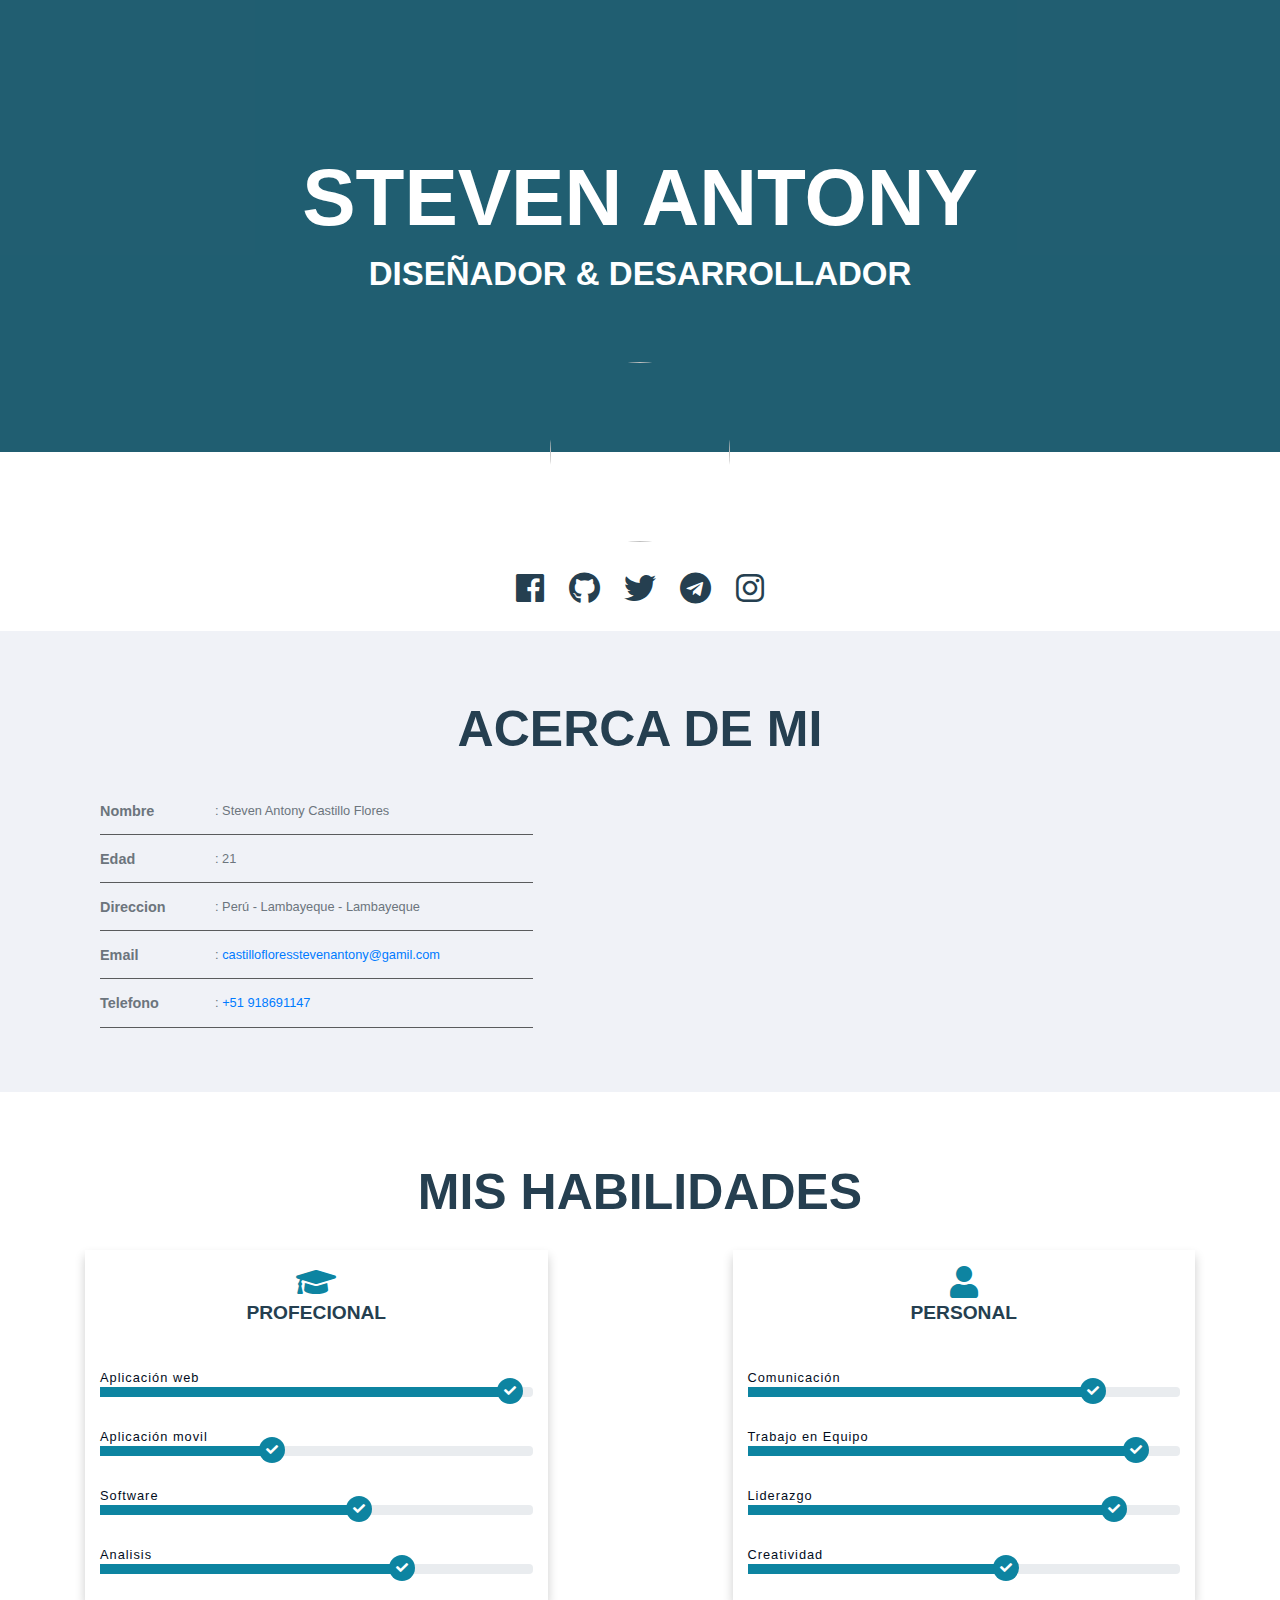
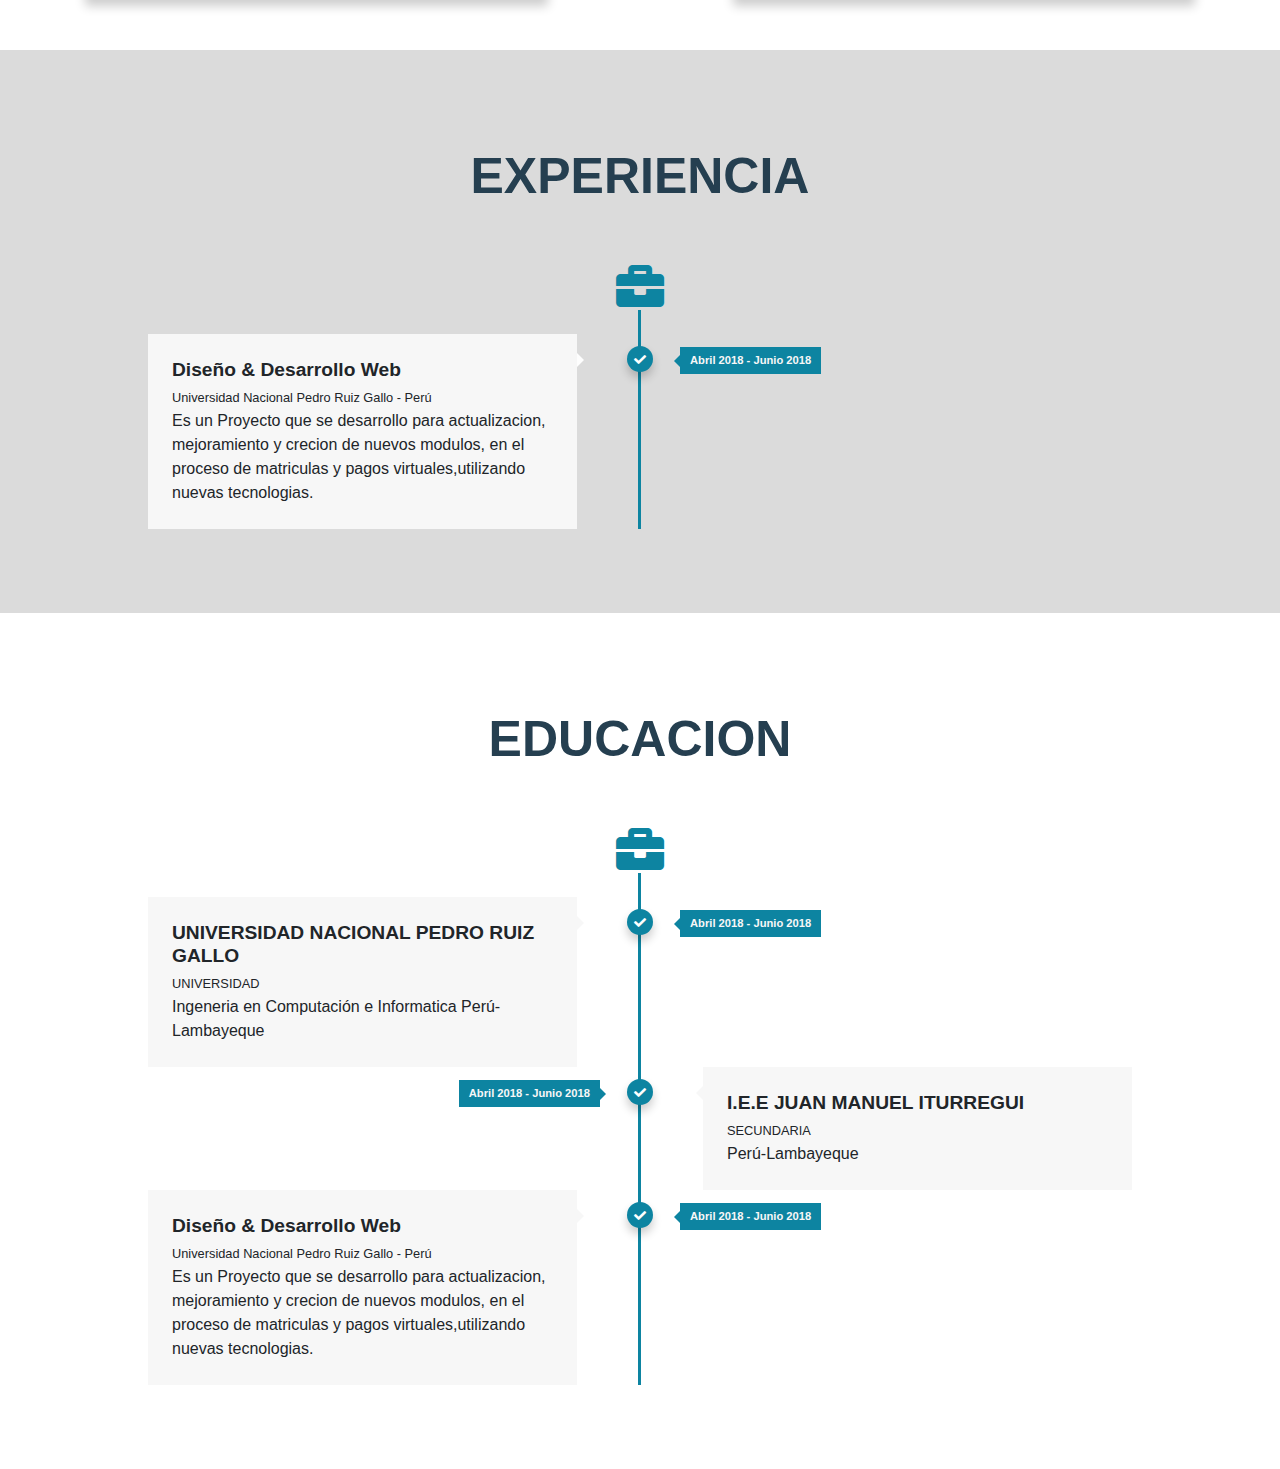
==== commit ed10a341: "linea -tiempo" ====
--- a/public/index.html
+++ b/public/index.html
@@ -168,6 +168,96 @@
       </div>
     </div>
 
+    <div class="experiences-sa">
+      <div class="container">
+        <div class="title py-5"><h2 class="h2 py-5">EXPERIENCIA</h2></div>
+        <div class="timeline-sa">
+          <i class="fas fa-briefcase"></i>
+          <div class="content">
+            <div class="item">
+              <div class="d-flex">
+                <div class="col-lg-6">
+                  <div class="timeline-point"><i class="fas fa-check"></i></div>
+                  <div class="target mx-5 px-4 py-4">
+                    <div class="title-experiences pb-1"><h6 class="h6 m-0">Diseño & Desarrollo Web</h6></div>
+                    <div class="info"><span class="small">Universidad Nacional Pedro Ruiz Gallo - Perú</span></div>
+                    <div class=" description">
+                      <p class="m-0"> Es un Proyecto que se desarrollo para actualizacion, mejoramiento y crecion de nuevos modulos, en el proceso de matriculas y pagos virtuales,utilizando nuevas tecnologias.</p>
+                    </div>
+                  </div>
+                </div>
+                <div class="col-lg-6">
+                  <div class="date">Abril 2018 - Junio 2018</div>
+                </div>
+              </div>
+            </div>
+          </div>
+        </div>
+      </div>
+    </div>
+
+    <div class="education-sa">
+      <div class="container">
+        <div class="title py-5"><h2 class="h2 py-5">EDUCACION</h2></div>
+        <div class="timeline-sa">
+          <i class="fas fa-briefcase"></i>
+          <div class="content">
+            <div class="item">
+              <div class="d-flex">
+                <div class="col-lg-6">
+                  <div class="timeline-point"><i class="fas fa-check"></i></div>
+                  <div class="target mx-5 px-4 py-4">
+                    <div class="title-experiences pb-1"><h6 class="h6 m-0">UNIVERSIDAD NACIONAL PEDRO RUIZ GALLO</h6></div>
+                    <div class="info"><span class="small">UNIVERSIDAD</span></div>
+                    <div class=" description">
+                      <p class="m-0"> Ingeneria en Computación e Informatica Perú-Lambayeque</p>
+                    </div>
+                  </div>
+                </div>
+                <div class="col-lg-6">
+                  <div class="date">Abril 2018 - Junio 2018</div>
+                </div>
+              </div>
+            </div>
+            <div class="item-inv">
+              <div class="d-flex">
+                <div class="col-lg-6">
+                  <div class="date">Abril 2018 - Junio 2018</div>
+                </div>
+                <div class="col-lg-6">
+                  <div class="timeline-point"><i class="fas fa-check"></i></div>
+                  <div class="target mx-5 px-4 py-4">
+                    <div class="title-experiences pb-1"><h6 class="h6 m-0">I.E.E JUAN MANUEL ITURREGUI</h6></div>
+                    <div class="info"><span class="small">SECUNDARIA</span></div>
+                    <div class=" description">
+                      <p class="m-0"> Perú-Lambayeque</p>
+                    </div>
+                  </div>
+                </div>
+              </div>
+            </div>
+            <div class="item">
+              <div class="d-flex">
+                <div class="col-lg-6">
+                  <div class="timeline-point"><i class="fas fa-check"></i></div>
+                  <div class="target mx-5 px-4 py-4">
+                    <div class="title-experiences pb-1"><h6 class="h6 m-0">Diseño & Desarrollo Web</h6></div>
+                    <div class="info"><span class="small">Universidad Nacional Pedro Ruiz Gallo - Perú</span></div>
+                    <div class=" description">
+                      <p class="m-0"> Es un Proyecto que se desarrollo para actualizacion, mejoramiento y crecion de nuevos modulos, en el proceso de matriculas y pagos virtuales,utilizando nuevas tecnologias.</p>
+                    </div>
+                  </div>
+                </div>
+                <div class="col-lg-6">
+                  <div class="date">Abril 2018 - Junio 2018</div>
+                </div>
+              </div>
+            </div>
+          </div>
+        </div>
+      </div>
+    </div>
+
   </div>
 
   <script src="https://code.jquery.com/jquery-3.2.1.slim.min.js" integrity="sha384-KJ3o2DKtIkvYIK3UENzmM7KCkRr/rE9/Qpg6aAZGJwFDMVNA/GpGFF93hXpG5KkN" crossorigin="anonymous"></script>
--- a/public/asset/css/stan.main.min.css
+++ b/public/asset/css/stan.main.min.css
@@ -1 +1 @@
-@charset "UTF-8";.jc-center{-webkit-box-pack:center;-webkit-justify-content:center;-ms-flex-pack:center;justify-content:center}.jc-baseline{-webkit-box-pack:justify;-webkit-justify-content:space-between;-ms-flex-pack:justify;justify-content:space-between}ul{padding:0}li{list-style:none}body{font-family:sans-serif;font-size:16px;padding:0;margin:0}.body-sa .header-sa{background:url("https://www.yeeply.com/blog/wp-content/uploads/2016/08/photo-1498050108023-c5249f4df085-compressor-1138x493.jpg");background-repeat:no-repeat;background-attachment:scroll;background-size:cover;background-position:center;text-align:center;position:relative;width:100%}.body-sa .header-sa .layer-sa{background:rgba(37, 63, 80, 0.685);padding:150px 0px;overflow:hidden;position:relative}.body-sa .header-sa .layer-sa .h1{color:#FFFFFF;font-weight:800;font-size:80px}.body-sa .header-sa .layer-sa .h3{color:#FFFFFF;font-weight:800;font-size:33px}.body-sa .header-sa .icon-user{position:absolute;z-index:10;bottom:-90px;left:calc(50vw - 90px)}.body-sa .header-sa .icon-user img{border-radius:50%;width:180px;height:180px}.icon-fonts-sa .icons .fab{margin:0px 10px;color:#253f50}.icon-fonts-sa .icons .fab:before{font-size:2rem}.about-sa{position:relative;background:#f0f2f7}.about-sa .title{padding:20px 0px}.about-sa .title .h2{text-align:center;color:#253f50;font-weight:800;font-size:50px}.about-sa .list-info li{padding:14px 0 14px 115px;position:relative;border-bottom:1px solid rgba(0, 0, 0, 0.623)}.about-sa .list-info li .title{padding:0 20px 0 0;position:absolute;top:14px;left:0;display:block;width:115px}.about-sa .list-info li .title span{width:40px;font-size:.9rem;font-weight:800}.skill-sa{background:#ffffff;padding:50px 0px}.skill-sa .title{padding:20px 0px}.skill-sa .title .h2{text-align:center;color:#253f50;font-weight:800;font-size:50px}.skill-sa .d-flex .target-sa{background:#ffffff;-webkit-box-shadow:0 6px 10px 0 rgba(0, 0, 0, 0.2);box-shadow:0 6px 10px 0 rgba(0, 0, 0, 0.2)}.skill-sa .d-flex .target-sa .type-skill .fas{color:#0d84a1;font-size:2rem}.skill-sa .d-flex .target-sa .type-skill .h6{font-weight:800;font-size:1.2rem;color:#253f50}.skill-sa .d-flex .target-sa .skills li{padding:10px 0px}.skill-sa .d-flex .target-sa .skills .name{font-size:.8rem;letter-spacing:1px;padding-top:10px;color:#020c1b}.skill-sa .d-flex .target-sa .skills .progress{overflow:inherit;height:10px}.skill-sa .d-flex .target-sa .skills .progress .percentage{height:10px;position:relative;background:#0d84a1}.skill-sa .d-flex .target-sa .skills .progress .percentage .percent{position:absolute;top:-9px;border-radius:50%;right:-12px;height:26px;width:26px;line-height:26px;text-align:center;background:#0d84a1}.skill-sa .d-flex .target-sa .skills .progress .percentage .percent .fas{font-size:12px;color:#FFFFFF}+@charset "UTF-8";.jc-center{-webkit-box-pack:center;-webkit-justify-content:center;-ms-flex-pack:center;justify-content:center}.jc-baseline{-webkit-box-pack:justify;-webkit-justify-content:space-between;-ms-flex-pack:justify;justify-content:space-between}.h6{font-weight:800;font-size:1.2rem}ul{padding:0}li{list-style:none}body{font-family:sans-serif;font-size:16px;padding:0;margin:0}.body-sa .header-sa{background:url("https://www.yeeply.com/blog/wp-content/uploads/2016/08/photo-1498050108023-c5249f4df085-compressor-1138x493.jpg");background-repeat:no-repeat;background-attachment:scroll;background-size:cover;background-position:center;text-align:center;position:relative;width:100%}.body-sa .header-sa .layer-sa{background:rgba(37, 63, 80, 0.685);padding:150px 0px;overflow:hidden;position:relative}.body-sa .header-sa .layer-sa .h1{color:#FFFFFF;font-weight:800;font-size:80px}.body-sa .header-sa .layer-sa .h3{color:#FFFFFF;font-weight:800;font-size:33px}.body-sa .header-sa .icon-user{position:absolute;z-index:10;bottom:-90px;left:calc(50vw - 90px)}.body-sa .header-sa .icon-user img{border-radius:50%;width:180px;height:180px}.icon-fonts-sa .icons .fab{margin:0px 10px;color:#253f50}.icon-fonts-sa .icons .fab:before{font-size:2rem}.about-sa{position:relative;background:#f0f2f7}.about-sa .title{padding:20px 0px}.about-sa .title .h2{text-align:center;color:#253f50;font-weight:800;font-size:50px}.about-sa .list-info li{padding:14px 0 14px 115px;position:relative;border-bottom:1px solid rgba(0, 0, 0, 0.623)}.about-sa .list-info li .title{padding:0 20px 0 0;position:absolute;top:14px;left:0;display:block;width:115px}.about-sa .list-info li .title span{width:40px;font-size:.9rem;font-weight:800}.skill-sa{background:#ffffff;padding:50px 0px}.skill-sa .title{padding:20px 0px}.skill-sa .title .h2{text-align:center;color:#253f50;font-weight:800;font-size:50px}.skill-sa .d-flex .target-sa{background:#ffffff;-webkit-box-shadow:0 6px 10px 0 rgba(0, 0, 0, 0.2);box-shadow:0 6px 10px 0 rgba(0, 0, 0, 0.2)}.skill-sa .d-flex .target-sa .type-skill .fas{color:#0d84a1;font-size:2rem}.skill-sa .d-flex .target-sa .type-skill .h6{font-weight:800;font-size:1.2rem;color:#253f50}.skill-sa .d-flex .target-sa .skills li{padding:10px 0px}.skill-sa .d-flex .target-sa .skills .name{font-size:.8rem;letter-spacing:1px;padding-top:10px;color:#020c1b}.skill-sa .d-flex .target-sa .skills .progress{overflow:inherit;height:10px}.skill-sa .d-flex .target-sa .skills .progress .percentage{height:10px;position:relative;background:#0d84a1}.skill-sa .d-flex .target-sa .skills .progress .percentage .percent{position:absolute;top:-9px;border-radius:50%;right:-12px;height:26px;width:26px;line-height:26px;text-align:center;background:#0d84a1}.skill-sa .d-flex .target-sa .skills .progress .percentage .percent .fas{font-size:12px;color:#FFFFFF}.experiences-sa{background:#dbdbdb;padding-bottom:84px}.experiences-sa .title{padding:20px 0px}.experiences-sa .title .h2{text-align:center;color:#253f50;font-weight:800;font-size:50px}.experiences-sa .timeline-sa{position:relative}.experiences-sa .timeline-sa:before{content:'';margin:0 0 0 -2px;position:absolute;top:0;left:50%;width:3px;height:100%;background:#0d84a1}.experiences-sa .timeline-sa .fa-briefcase{font-size:3rem;color:#0d84a1}.experiences-sa .timeline-sa .fa-briefcase:before{position:absolute;left:calc(50% - 24px);top:-48px}.experiences-sa .timeline-sa .item .target{position:relative;background:#f7f7f7}.experiences-sa .timeline-sa .item .target:before{content:'';position:absolute;top:19px;left:100%;height:0;width:0;border:7px solid transparent;border-left:7px solid #fefefe;z-index:2}.experiences-sa .timeline-sa .item .timeline-point{margin:0 0 0 -13px;position:absolute;top:12px;left:100%;width:26px;height:26px;line-height:26px;text-align:center;background:#0d84a1;color:#ffffff;border-radius:26px;-webkit-box-shadow:0 6px 10px 0 rgba(0, 0, 0, 0.2);box-shadow:0 6px 10px 0 rgba(0, 0, 0, 0.2)}.experiences-sa .timeline-sa .item .timeline-point .fas{font-size:12px}.experiences-sa .timeline-sa .item .date{margin:0;position:absolute;top:13px;left:40px;font-size:.7rem;color:#f7f7f7;font-weight:800;background:#0d84a1;padding:5px 10px}.experiences-sa .timeline-sa .item .date:before{content:'';margin:-6px 0 0 0;position:absolute;top:50%;right:100%;height:0;width:0;border:6px solid transparent;border-right:6px solid #0d84a1}.education-sa{background:#ffffff;padding-bottom:84px}.education-sa .title{padding:20px 0px}.education-sa .title .h2{text-align:center;color:#253f50;font-weight:800;font-size:50px}.education-sa .timeline-sa{position:relative}.education-sa .timeline-sa:before{content:'';margin:0 0 0 -2px;position:absolute;top:0;left:50%;width:3px;height:100%;background:#0d84a1}.education-sa .timeline-sa .fa-briefcase{font-size:3rem;color:#0d84a1}.education-sa .timeline-sa .fa-briefcase:before{position:absolute;left:calc(50% - 24px);top:-48px}.education-sa .timeline-sa .item .target{position:relative;background:#f7f7f7}.education-sa .timeline-sa .item .target:before{content:'';position:absolute;top:19px;left:100%;height:0;width:0;border:7px solid transparent;border-left:7px solid #f7f7f7;z-index:2}.education-sa .timeline-sa .item .timeline-point{margin:0 0 0 -13px;position:absolute;top:12px;left:100%;width:26px;height:26px;line-height:26px;text-align:center;background:#0d84a1;color:#ffffff;border-radius:26px;-webkit-box-shadow:0 6px 10px 0 rgba(0, 0, 0, 0.2);box-shadow:0 6px 10px 0 rgba(0, 0, 0, 0.2)}.education-sa .timeline-sa .item .timeline-point .fas{font-size:12px}.education-sa .timeline-sa .item .date{margin:0;position:absolute;top:13px;left:40px;font-size:.7rem;color:#f7f7f7;font-weight:800;background:#0d84a1;padding:5px 10px}.education-sa .timeline-sa .item .date:before{content:'';margin:-6px 0 0 0;position:absolute;top:50%;right:100%;height:0;width:0;border:6px solid transparent;border-right:6px solid #0d84a1}.education-sa .timeline-sa .item-inv .target{position:relative;background:#f7f7f7}.education-sa .timeline-sa .item-inv .target:before{content:'';position:absolute;top:19px;left:-14px;height:0;width:0;border:7px solid transparent;border-right:7px solid #f7f7f7;z-index:2}.education-sa .timeline-sa .item-inv .timeline-point{margin:0 0 0 -13px;position:absolute;top:12px;left:0;width:26px;height:26px;line-height:26px;text-align:center;background:#0d84a1;color:#ffffff;border-radius:26px;-webkit-box-shadow:0 6px 10px 0 rgba(0, 0, 0, 0.2);box-shadow:0 6px 10px 0 rgba(0, 0, 0, 0.2)}.education-sa .timeline-sa .item-inv .timeline-point .fas{font-size:12px}.education-sa .timeline-sa .item-inv .date{margin:0;position:absolute;top:13px;right:40px;font-size:.7rem;color:#f7f7f7;font-weight:800;background:#0d84a1;padding:5px 10px}.education-sa .timeline-sa .item-inv .date:before{content:'';margin:-6px 0 0 0;position:absolute;top:50%;left:100%;height:0;width:0;border:6px solid transparent;border-left:6px solid #0d84a1}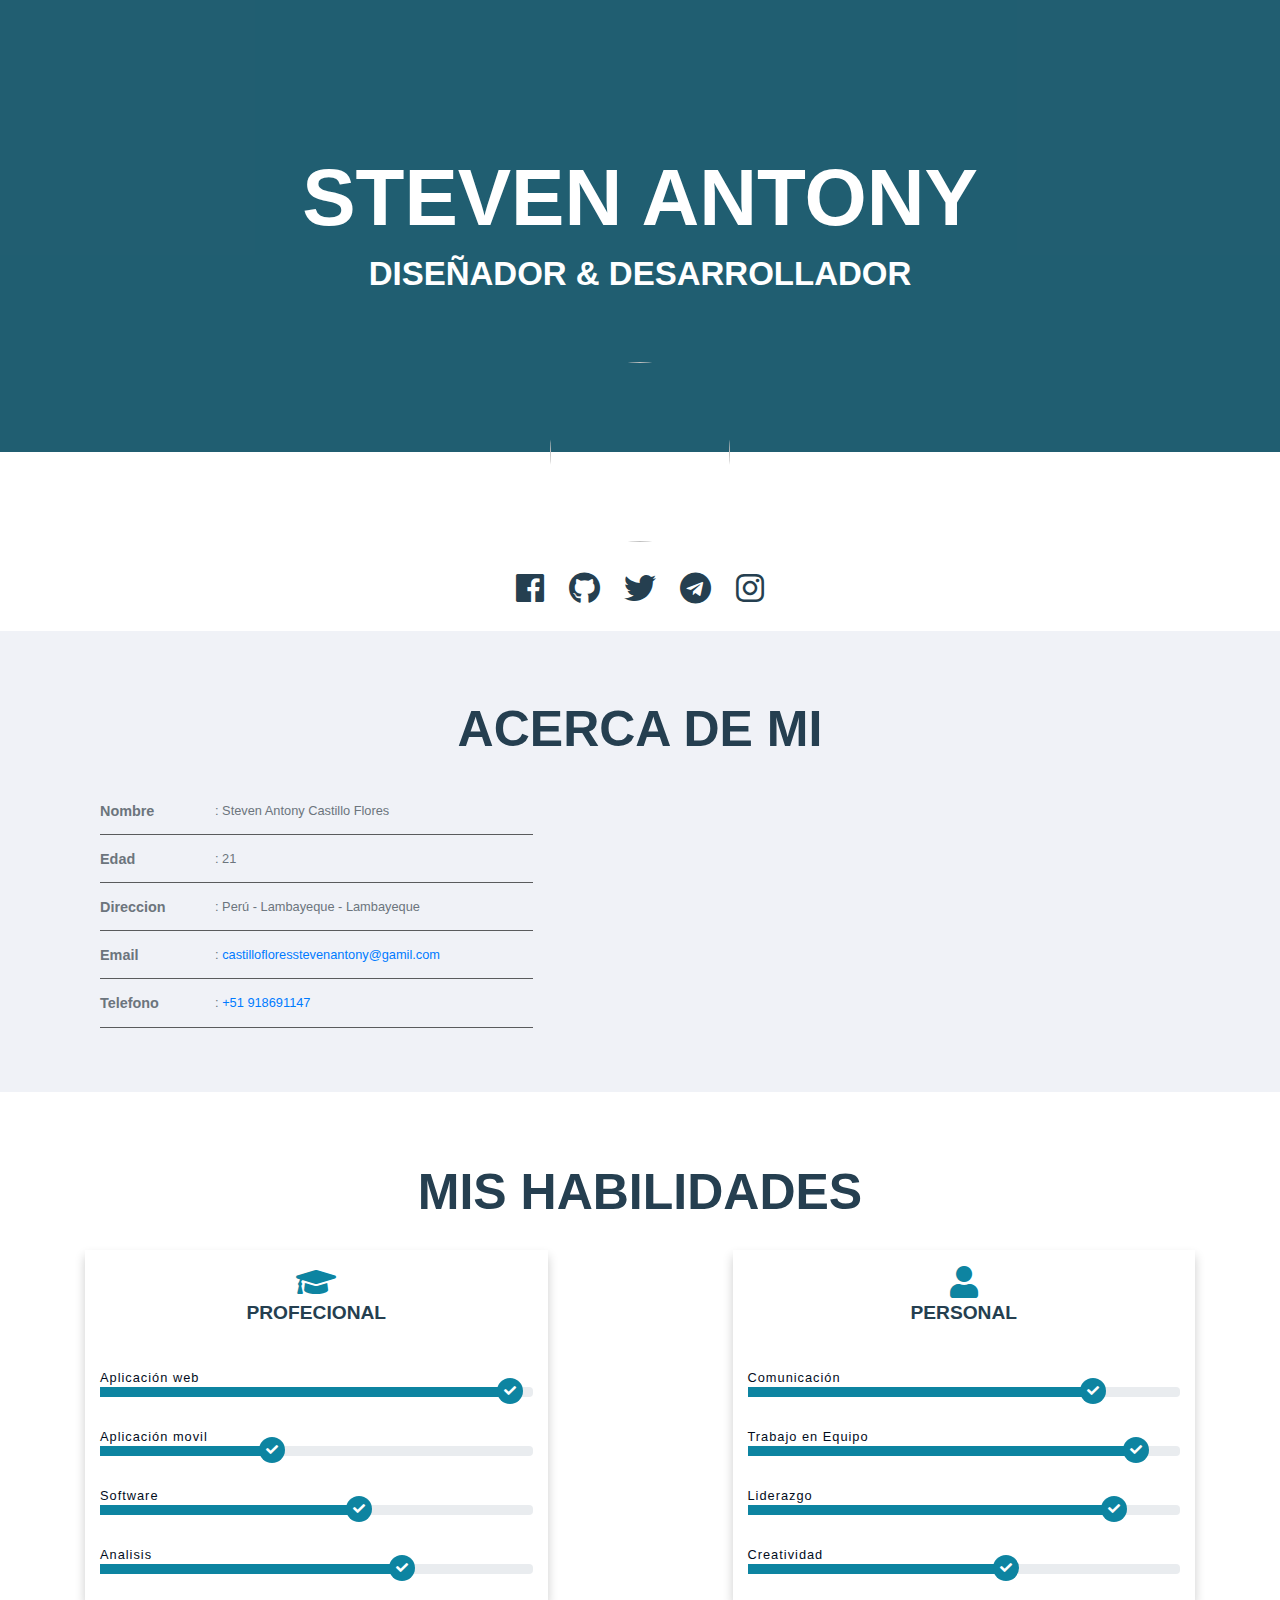
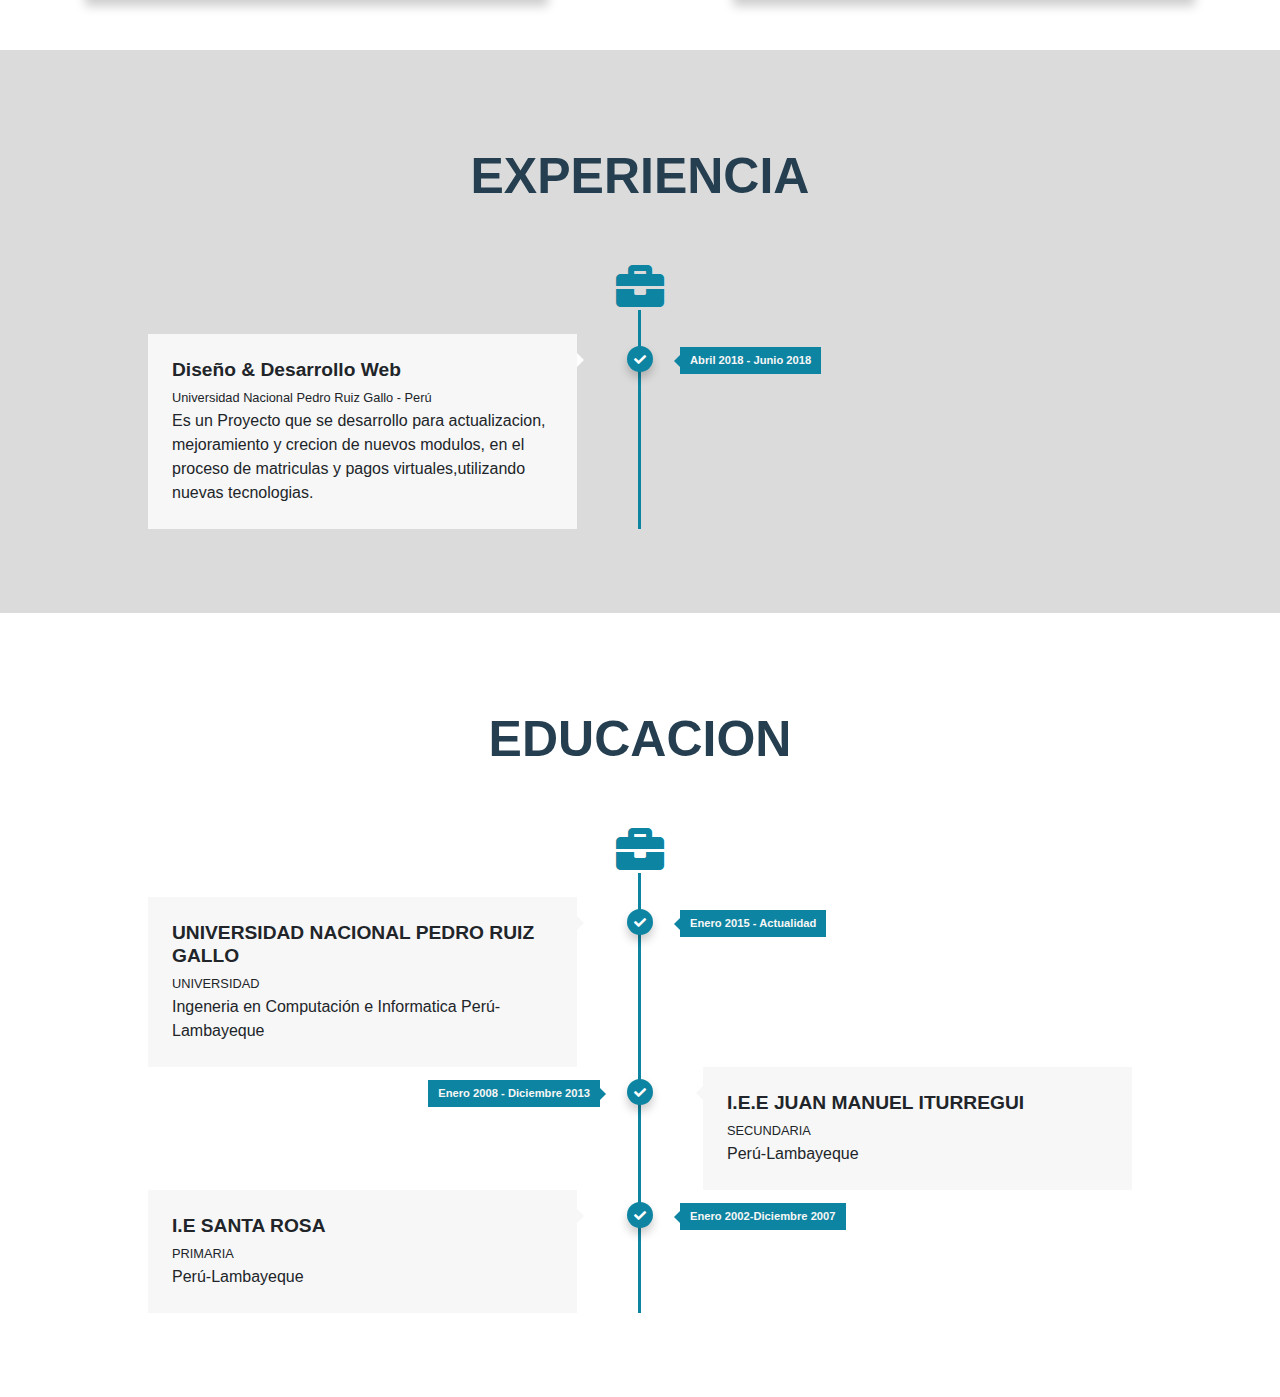
==== commit 46b67f8a: "mejoras" ====
--- a/public/index.html
+++ b/public/index.html
@@ -215,14 +215,14 @@
                   </div>
                 </div>
                 <div class="col-lg-6">
-                  <div class="date">Abril 2018 - Junio 2018</div>
+                  <div class="date">Enero 2015 - Actualidad</div>
                 </div>
               </div>
             </div>
             <div class="item-inv">
               <div class="d-flex">
                 <div class="col-lg-6">
-                  <div class="date">Abril 2018 - Junio 2018</div>
+                  <div class="date">Enero 2008 - Diciembre 2013</div>
                 </div>
                 <div class="col-lg-6">
                   <div class="timeline-point"><i class="fas fa-check"></i></div>
@@ -241,15 +241,15 @@
                 <div class="col-lg-6">
                   <div class="timeline-point"><i class="fas fa-check"></i></div>
                   <div class="target mx-5 px-4 py-4">
-                    <div class="title-experiences pb-1"><h6 class="h6 m-0">Diseño & Desarrollo Web</h6></div>
-                    <div class="info"><span class="small">Universidad Nacional Pedro Ruiz Gallo - Perú</span></div>
-                    <div class=" description">
-                      <p class="m-0"> Es un Proyecto que se desarrollo para actualizacion, mejoramiento y crecion de nuevos modulos, en el proceso de matriculas y pagos virtuales,utilizando nuevas tecnologias.</p>
-                    </div>
-                  </div>
-                </div>
-                <div class="col-lg-6">
-                  <div class="date">Abril 2018 - Junio 2018</div>
+                    <div class="title-experiences pb-1"><h6 class="h6 m-0">I.E SANTA ROSA</h6></div>
+                    <div class="info"><span class="small">PRIMARIA</span></div>
+                    <div class=" description">
+                      <p class="m-0">Perú-Lambayeque</p>
+                    </div>
+                  </div>
+                </div>
+                <div class="col-lg-6">
+                  <div class="date">Enero 2002-Diciembre 2007</div>
                 </div>
               </div>
             </div>
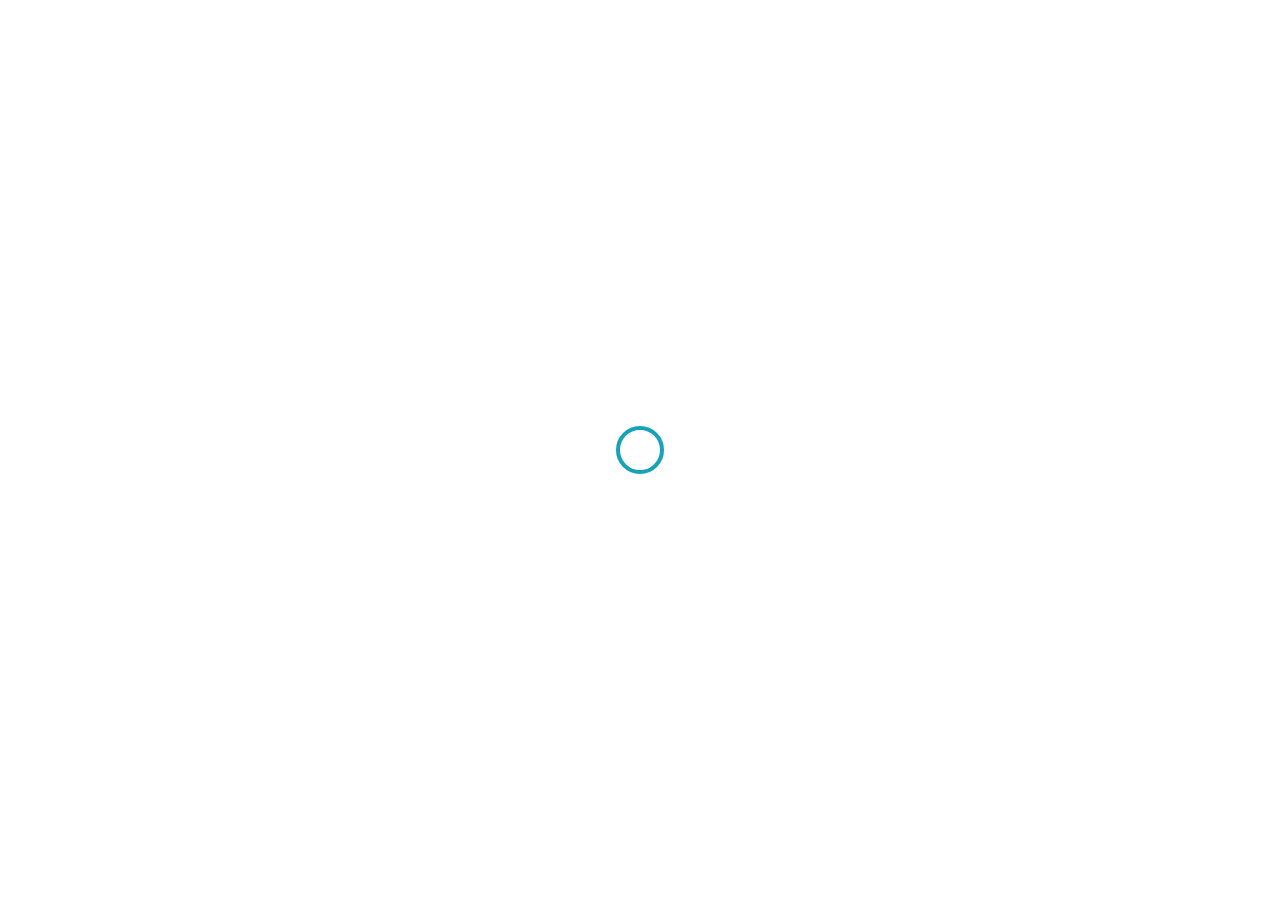
==== commit bb2e44f4: "actualizaciones" ====
--- a/public/index.html
+++ b/public/index.html
@@ -7,6 +7,7 @@
   <meta name="viewport" content="width=device-width, initial-scale=1">
 
   <!-- BOOTSTRAP 4 - Libreria - Link - Version 4.0.0-->
+  <!-- <link rel="stylesheet" href="asset/css/bootstrap.min.css"> -->
   <link rel="stylesheet" href="https://maxcdn.bootstrapcdn.com/bootstrap/4.0.0/css/bootstrap.min.css"
   integrity="sha384-Gn5384xqQ1aoWXA+058RXPxPg6fy4IWvTNh0E263XmFcJlSAwiGgFAW/dAiS6JXm" crossorigin="anonymous">
   <link rel="stylesheet" href="asset/css/stan.main.min.css">
@@ -16,252 +17,72 @@
 </head>
 <body>
 
-  <div class="body-sa">
-    <header class="header-sa bg-info">
-      <div class="layer-sa">
-        <h1 class="h1">STEVEN ANTONY</h1>
-        <h3 class="h3">DISEÑADOR & DESARROLLADOR</h3>
-        <ul class="cuadrados">
-          <li></li>
-          <li></li>
-          <li></li>
-          <li></li>
-          <li></li>
-          <li></li>
-          <li></li>
-          <li></li>
-          <li></li>
-          <li></li>
-          <li></li>
-          <li></li>
-          <li></li>
-          <li></li>
-          <li></li>
-          <li></li>
-          <li></li>
-        </ul>
-      </div>
-      <div class="icon-user">
-        <!-- <img src="https://scontent.flim6-2.fna.fbcdn.net/v/t1.0-1/p160x160/30581313_1685879024838389_8066234201508151296_n.jpg?_nc_cat=102&_nc_eui2=AeG_UAYMLfOcnziE94DplbyowYKGZimWl4LZPDl7g3gnfVJZL6KaPib5S9p0Pt1d0nw9IJ0yjSPXT3iqwu1J0n9Q3LJEYzm7UA-moClZy5CqIg&_nc_ht=scontent.flim6-2.fna&oh=03f9db9cc88b67829845414a8428a528&oe=5C7BD7E3" alt="" sizes="" srcset=""> -->
-        <img src="https://scontent.flim6-2.fna.fbcdn.net/v/t1.0-9/17103698_1304548972971398_6712721404521989608_n.jpg?_nc_cat=106&_nc_eui2=AeGLQilGCsk5f0YmlvX434H8KrQYMh6M76hzHX7fWq_ejEdQIBL92BENUTk07ND_wlDcq2ubmqgG4FOJ8NJHV1IDkzUvqgJDHpr35TjtBka1vA&_nc_ht=scontent.flim6-2.fna&oh=cd17b6be77383abaa07d5c1ad10dbca0&oe=5C859FF9"
-          alt="" sizes="" srcset="">
+  <div class="body-sa w-100">
+
+    <header class="header w-100 bg-white">
+      <div class="container py-2">
+        <div class="d-flex py-2">
+          <div class="col-8"><h5 class="py-2 m-0 font-weight-bold">Stan</h5></div>
+          <div class="col-4">
+            <ul class="d-flex m-0 justify-content-between">
+              <a href="http://" class="item-opt text-dark">
+                <li class="px-4 py-2"><span class="small text-uppercase">Inicio</span></li>
+              </a>
+              <a href="http://" class="item-opt text-dark">
+                <li class="px-4 py-2"><span class="small text-uppercase">Servicio</span></li>
+              </a>
+              <a href="http://" class="item-opt text-dark">
+                <li class="px-4 py-2"><span class="small text-uppercase">Contactar</span></li>
+              </a>
+            </ul>
+          </div>
+        </div>
       </div>
     </header>
 
-    <div class="icon-fonts-sa pt-5">
+    <section class="baner-area">
       <div class="container">
-        <div class="d-flex jc-center pt-5">
-          <div class="icons p-4">
-            <a href="https://web.facebook.com/stevenantony.castilloflores"><i class="fab fa-facebook"></i></a>
-            <a href="https://github.com/StevenAntony/"><i class="fab fa-github"></i></a>
-            <a href="https://github.com/StevenAntony/"><i class="fab fa-twitter"></i></a>
-            <a href="https://web.telegram.org/#/im?p=c1380509111_9811329552943442832"><i class="fab fa-telegram"></i></a>
-            <a href="http://web.facebook.com/stevenantony.castilloflores"> <i class="fab fa-instagram"></i> </a>
-          </div>
-        </div>
-      </div>
-    </div>
-
-    <div class="about-sa py-5">
-      <div class="container">
-        <div class="title"><h2 class="h2">ACERCA DE MI</h2></div>
-        <div class="d-flex">
-          <div class="col-lg-5">
-            <ul class="list-info text-muted small">
-              <li><strong class="title"><span>Nombre </span></strong>: Steven Antony Castillo Flores</li>
-              <li><strong class="title"><span>Edad </span></strong>: 21</li>
-              <li><strong class="title"><span>Direccion </span></strong>: Perú - Lambayeque - Lambayeque</li>
-              <li><strong class="title"><span>Email </span></strong>: <a href="mailto:castillofloresstevenantony@gamil.com">castillofloresstevenantony@gamil.com</a></li>
-              <li><strong class="title"><span>Telefono </span></strong>: <a href="tel:+51918691147">+51 918691147</a></li>
-            </ul>
-          </div>
-          <div class="col-lg-7">
-          </div>
-        </div>
-      </div>
-    </div>
-
-    <div class="skill-sa">
-      <div class="container">
-        <!-- <i class="fas fa-check-circle"></i> -->
-        <div class="title"><h2 class="h2">MIS HABILIDADES</h2></div>
-        <div class="d-flex jc-baseline">
-          <div class="col-lg-5 target-sa">
-            <div class="type-skill text-center py-3"><i class="fas fa-graduation-cap"></i><h6 class="h6">PROFECIONAL</h6></div>
-            <div class="skills">
-              <ul>
-                <li>
-                  <div class="name">Aplicación web</div>
-                  <div class="progress">
-                    <div class="percentage" style="width:95%;">
-                      <span class="percent"><i class="fas fa-check"></i></span>
-                    </div>
-                  </div>
-                </li>
-                <li>
-                  <div class="name">Aplicación movil</div>
-                  <div class="progress">
-                    <div class="percentage" style="width:40%;">
-                      <span class="percent"><i class="fas fa-check"></i></span>
-                    </div>
-                  </div>
-                </li>
-                <li>
-                  <div class="name">Software</div>
-                  <div class="progress">
-                    <div class="percentage" style="width:60%;">
-                      <span class="percent"><i class="fas fa-check"></i></span>
-                    </div>
-                  </div>
-                </li>
-                <li>
-                  <div class="name">Analisis</div>
-                  <div class="progress">
-                    <div class="percentage" style="width:70%;">
-                      <span class="percent"><i class="fas fa-check"></i></span>
-                    </div>
-                  </div>
-                </li>
-              </ul>
+        <div class="box">
+          <div class="d-flex align-items-center">
+            <div class="col-6">
+              <span class="text-uppercase small yo-soy">Yo Soy</span><br>
+              <h1 class="text-uppercase display-4 font-weight-bold mt-2">Steven Antony</h1>
+              <a href="http://"><button type="button" class="btn btn-default btn-info b-r-0 px-5 mt-4"><span class="small text-uppercase">Sobre Mi</span></button></a>
             </div>
-          </div>
-          <div class="col-lg-5 target-sa">
-            <div class="type-skill text-center py-3"><i class="fas fa-user"></i><h6 class="h6">PERSONAL</h6></div>
-            <div class="skills">
-              <ul>
-                <li>
-                  <div class="name">Comunicación</div>
-                  <div class="progress">
-                    <div class="percentage" style="width:80%;">
-                      <span class="percent"><i class="fas fa-check"></i></span>
-                    </div>
-                  </div>
-                </li>
-                <li>
-                  <div class="name">Trabajo en Equipo</div>
-                  <div class="progress">
-                    <div class="percentage" style="width:90%;">
-                      <span class="percent"><i class="fas fa-check"></i></span>
-                    </div>
-                  </div>
-                </li>
-                <li>
-                  <div class="name">Liderazgo</div>
-                  <div class="progress">
-                    <div class="percentage" style="width:85%;">
-                      <span class="percent"><i class="fas fa-check"></i></span>
-                    </div>
-                  </div>
-                </li>
-                <li>
-                  <div class="name">Creatividad</div>
-                  <div class="progress">
-                    <div class="percentage" style="width:60%;">
-                      <span class="percent"><i class="fas fa-check"></i></span>
-                    </div>
-                  </div>
-                </li>
-              </ul>
-            </div>
-          </div>
-        </div>
-      </div>
-    </div>
-
-    <div class="experiences-sa">
-      <div class="container">
-        <div class="title py-5"><h2 class="h2 py-5">EXPERIENCIA</h2></div>
-        <div class="timeline-sa">
-          <i class="fas fa-briefcase"></i>
-          <div class="content">
-            <div class="item">
-              <div class="d-flex">
-                <div class="col-lg-6">
-                  <div class="timeline-point"><i class="fas fa-check"></i></div>
-                  <div class="target mx-5 px-4 py-4">
-                    <div class="title-experiences pb-1"><h6 class="h6 m-0">Diseño & Desarrollo Web</h6></div>
-                    <div class="info"><span class="small">Universidad Nacional Pedro Ruiz Gallo - Perú</span></div>
-                    <div class=" description">
-                      <p class="m-0"> Es un Proyecto que se desarrollo para actualizacion, mejoramiento y crecion de nuevos modulos, en el proceso de matriculas y pagos virtuales,utilizando nuevas tecnologias.</p>
-                    </div>
-                  </div>
-                </div>
-                <div class="col-lg-6">
-                  <div class="date">Abril 2018 - Junio 2018</div>
-                </div>
+            <div class="col-6">
+              <div class="box">
+                <img class="w-100 img-banner" src="asset/img/about-img.png" alt="" sizes="" srcset="">
               </div>
             </div>
           </div>
         </div>
       </div>
-    </div>
-
-    <div class="education-sa">
-      <div class="container">
-        <div class="title py-5"><h2 class="h2 py-5">EDUCACION</h2></div>
-        <div class="timeline-sa">
-          <i class="fas fa-briefcase"></i>
-          <div class="content">
-            <div class="item">
-              <div class="d-flex">
-                <div class="col-lg-6">
-                  <div class="timeline-point"><i class="fas fa-check"></i></div>
-                  <div class="target mx-5 px-4 py-4">
-                    <div class="title-experiences pb-1"><h6 class="h6 m-0">UNIVERSIDAD NACIONAL PEDRO RUIZ GALLO</h6></div>
-                    <div class="info"><span class="small">UNIVERSIDAD</span></div>
-                    <div class=" description">
-                      <p class="m-0"> Ingeneria en Computación e Informatica Perú-Lambayeque</p>
-                    </div>
-                  </div>
-                </div>
-                <div class="col-lg-6">
-                  <div class="date">Enero 2015 - Actualidad</div>
-                </div>
-              </div>
-            </div>
-            <div class="item-inv">
-              <div class="d-flex">
-                <div class="col-lg-6">
-                  <div class="date">Enero 2008 - Diciembre 2013</div>
-                </div>
-                <div class="col-lg-6">
-                  <div class="timeline-point"><i class="fas fa-check"></i></div>
-                  <div class="target mx-5 px-4 py-4">
-                    <div class="title-experiences pb-1"><h6 class="h6 m-0">I.E.E JUAN MANUEL ITURREGUI</h6></div>
-                    <div class="info"><span class="small">SECUNDARIA</span></div>
-                    <div class=" description">
-                      <p class="m-0"> Perú-Lambayeque</p>
-                    </div>
-                  </div>
-                </div>
-              </div>
-            </div>
-            <div class="item">
-              <div class="d-flex">
-                <div class="col-lg-6">
-                  <div class="timeline-point"><i class="fas fa-check"></i></div>
-                  <div class="target mx-5 px-4 py-4">
-                    <div class="title-experiences pb-1"><h6 class="h6 m-0">I.E SANTA ROSA</h6></div>
-                    <div class="info"><span class="small">PRIMARIA</span></div>
-                    <div class=" description">
-                      <p class="m-0">Perú-Lambayeque</p>
-                    </div>
-                  </div>
-                </div>
-                <div class="col-lg-6">
-                  <div class="date">Enero 2002-Diciembre 2007</div>
-                </div>
-              </div>
-            </div>
-          </div>
-        </div>
-      </div>
-    </div>
+    </section>
 
   </div>
+<br>
+<br>
+<br>
+<br>
+<br>
+<br>
+<br>
+<br>
+<br>
+<br>
+
+  <div id="load" class="d-flex align-items-center justify-content-center bg-white">
+    <svg class="circular" width="48px" height="48px">
+      <circle class="path-bg" cx="24" cy="24" r="22" fill="none" stroke-width="4" stroke="#eeeeee">
+      </circle>
+      <circle class="path" cx="24" cy="24" r="22" fill="none" stroke-width="4" stroke-miterlimit="10" stroke="#17a2b8"></circle>
+    </svg>
+  </div>
+
 
   <script src="https://code.jquery.com/jquery-3.2.1.slim.min.js" integrity="sha384-KJ3o2DKtIkvYIK3UENzmM7KCkRr/rE9/Qpg6aAZGJwFDMVNA/GpGFF93hXpG5KkN" crossorigin="anonymous"></script>
   <script src="https://maxcdn.bootstrapcdn.com/bootstrap/4.0.0/js/bootstrap.min.js" integrity="sha384-JZR6Spejh4U02d8jOt6vLEHfe/JQGiRRSQQxSfFWpi1MquVdAyjUar5+76PVCmYl" crossorigin="anonymous"></script>
   <script src="asset/js/stan.main.min.js"></script>
+
 </body>
 </html>--- a/public/asset/css/stan.main.min.css
+++ b/public/asset/css/stan.main.min.css
@@ -1 +1 @@
-@charset "UTF-8";.jc-center{-webkit-box-pack:center;-webkit-justify-content:center;-ms-flex-pack:center;justify-content:center}.jc-baseline{-webkit-box-pack:justify;-webkit-justify-content:space-between;-ms-flex-pack:justify;justify-content:space-between}.h6{font-weight:800;font-size:1.2rem}ul{padding:0}li{list-style:none}body{font-family:sans-serif;font-size:16px;padding:0;margin:0}.body-sa .header-sa{background:url("https://www.yeeply.com/blog/wp-content/uploads/2016/08/photo-1498050108023-c5249f4df085-compressor-1138x493.jpg");background-repeat:no-repeat;background-attachment:scroll;background-size:cover;background-position:center;text-align:center;position:relative;width:100%}.body-sa .header-sa .layer-sa{background:rgba(37, 63, 80, 0.685);padding:150px 0px;overflow:hidden;position:relative}.body-sa .header-sa .layer-sa .h1{color:#FFFFFF;font-weight:800;font-size:80px}.body-sa .header-sa .layer-sa .h3{color:#FFFFFF;font-weight:800;font-size:33px}.body-sa .header-sa .icon-user{position:absolute;z-index:10;bottom:-90px;left:calc(50vw - 90px)}.body-sa .header-sa .icon-user img{border-radius:50%;width:180px;height:180px}.icon-fonts-sa .icons .fab{margin:0px 10px;color:#253f50}.icon-fonts-sa .icons .fab:before{font-size:2rem}.about-sa{position:relative;background:#f0f2f7}.about-sa .title{padding:20px 0px}.about-sa .title .h2{text-align:center;color:#253f50;font-weight:800;font-size:50px}.about-sa .list-info li{padding:14px 0 14px 115px;position:relative;border-bottom:1px solid rgba(0, 0, 0, 0.623)}.about-sa .list-info li .title{padding:0 20px 0 0;position:absolute;top:14px;left:0;display:block;width:115px}.about-sa .list-info li .title span{width:40px;font-size:.9rem;font-weight:800}.skill-sa{background:#ffffff;padding:50px 0px}.skill-sa .title{padding:20px 0px}.skill-sa .title .h2{text-align:center;color:#253f50;font-weight:800;font-size:50px}.skill-sa .d-flex .target-sa{background:#ffffff;-webkit-box-shadow:0 6px 10px 0 rgba(0, 0, 0, 0.2);box-shadow:0 6px 10px 0 rgba(0, 0, 0, 0.2)}.skill-sa .d-flex .target-sa .type-skill .fas{color:#0d84a1;font-size:2rem}.skill-sa .d-flex .target-sa .type-skill .h6{font-weight:800;font-size:1.2rem;color:#253f50}.skill-sa .d-flex .target-sa .skills li{padding:10px 0px}.skill-sa .d-flex .target-sa .skills .name{font-size:.8rem;letter-spacing:1px;padding-top:10px;color:#020c1b}.skill-sa .d-flex .target-sa .skills .progress{overflow:inherit;height:10px}.skill-sa .d-flex .target-sa .skills .progress .percentage{height:10px;position:relative;background:#0d84a1}.skill-sa .d-flex .target-sa .skills .progress .percentage .percent{position:absolute;top:-9px;border-radius:50%;right:-12px;height:26px;width:26px;line-height:26px;text-align:center;background:#0d84a1}.skill-sa .d-flex .target-sa .skills .progress .percentage .percent .fas{font-size:12px;color:#FFFFFF}.experiences-sa{background:#dbdbdb;padding-bottom:84px}.experiences-sa .title{padding:20px 0px}.experiences-sa .title .h2{text-align:center;color:#253f50;font-weight:800;font-size:50px}.experiences-sa .timeline-sa{position:relative}.experiences-sa .timeline-sa:before{content:'';margin:0 0 0 -2px;position:absolute;top:0;left:50%;width:3px;height:100%;background:#0d84a1}.experiences-sa .timeline-sa .fa-briefcase{font-size:3rem;color:#0d84a1}.experiences-sa .timeline-sa .fa-briefcase:before{position:absolute;left:calc(50% - 24px);top:-48px}.experiences-sa .timeline-sa .item .target{position:relative;background:#f7f7f7}.experiences-sa .timeline-sa .item .target:before{content:'';position:absolute;top:19px;left:100%;height:0;width:0;border:7px solid transparent;border-left:7px solid #fefefe;z-index:2}.experiences-sa .timeline-sa .item .timeline-point{margin:0 0 0 -13px;position:absolute;top:12px;left:100%;width:26px;height:26px;line-height:26px;text-align:center;background:#0d84a1;color:#ffffff;border-radius:26px;-webkit-box-shadow:0 6px 10px 0 rgba(0, 0, 0, 0.2);box-shadow:0 6px 10px 0 rgba(0, 0, 0, 0.2)}.experiences-sa .timeline-sa .item .timeline-point .fas{font-size:12px}.experiences-sa .timeline-sa .item .date{margin:0;position:absolute;top:13px;left:40px;font-size:.7rem;color:#f7f7f7;font-weight:800;background:#0d84a1;padding:5px 10px}.experiences-sa .timeline-sa .item .date:before{content:'';margin:-6px 0 0 0;position:absolute;top:50%;right:100%;height:0;width:0;border:6px solid transparent;border-right:6px solid #0d84a1}.education-sa{background:#ffffff;padding-bottom:84px}.education-sa .title{padding:20px 0px}.education-sa .title .h2{text-align:center;color:#253f50;font-weight:800;font-size:50px}.education-sa .timeline-sa{position:relative}.education-sa .timeline-sa:before{content:'';margin:0 0 0 -2px;position:absolute;top:0;left:50%;width:3px;height:100%;background:#0d84a1}.education-sa .timeline-sa .fa-briefcase{font-size:3rem;color:#0d84a1}.education-sa .timeline-sa .fa-briefcase:before{position:absolute;left:calc(50% - 24px);top:-48px}.education-sa .timeline-sa .item .target{position:relative;background:#f7f7f7}.education-sa .timeline-sa .item .target:before{content:'';position:absolute;top:19px;left:100%;height:0;width:0;border:7px solid transparent;border-left:7px solid #f7f7f7;z-index:2}.education-sa .timeline-sa .item .timeline-point{margin:0 0 0 -13px;position:absolute;top:12px;left:100%;width:26px;height:26px;line-height:26px;text-align:center;background:#0d84a1;color:#ffffff;border-radius:26px;-webkit-box-shadow:0 6px 10px 0 rgba(0, 0, 0, 0.2);box-shadow:0 6px 10px 0 rgba(0, 0, 0, 0.2)}.education-sa .timeline-sa .item .timeline-point .fas{font-size:12px}.education-sa .timeline-sa .item .date{margin:0;position:absolute;top:13px;left:40px;font-size:.7rem;color:#f7f7f7;font-weight:800;background:#0d84a1;padding:5px 10px}.education-sa .timeline-sa .item .date:before{content:'';margin:-6px 0 0 0;position:absolute;top:50%;right:100%;height:0;width:0;border:6px solid transparent;border-right:6px solid #0d84a1}.education-sa .timeline-sa .item-inv .target{position:relative;background:#f7f7f7}.education-sa .timeline-sa .item-inv .target:before{content:'';position:absolute;top:19px;left:-14px;height:0;width:0;border:7px solid transparent;border-right:7px solid #f7f7f7;z-index:2}.education-sa .timeline-sa .item-inv .timeline-point{margin:0 0 0 -13px;position:absolute;top:12px;left:0;width:26px;height:26px;line-height:26px;text-align:center;background:#0d84a1;color:#ffffff;border-radius:26px;-webkit-box-shadow:0 6px 10px 0 rgba(0, 0, 0, 0.2);box-shadow:0 6px 10px 0 rgba(0, 0, 0, 0.2)}.education-sa .timeline-sa .item-inv .timeline-point .fas{font-size:12px}.education-sa .timeline-sa .item-inv .date{margin:0;position:absolute;top:13px;right:40px;font-size:.7rem;color:#f7f7f7;font-weight:800;background:#0d84a1;padding:5px 10px}.education-sa .timeline-sa .item-inv .date:before{content:'';margin:-6px 0 0 0;position:absolute;top:50%;left:100%;height:0;width:0;border:6px solid transparent;border-left:6px solid #0d84a1}+@charset "UTF-8";@-webkit-keyframes load-rotate{to{-webkit-transform:rotate(360deg);transform:rotate(360deg)}}@keyframes load-rotate{to{-webkit-transform:rotate(360deg);transform:rotate(360deg)}}@-webkit-keyframes load-dash{0%{stroke-dasharray:1, 200;stroke-dashoffset:0}50%{stroke-dasharray:89, 200;stroke-dashoffset:-35px}to{stroke-dasharray:89, 200;stroke-dashoffset:-136px}}@keyframes load-dash{0%{stroke-dasharray:1, 200;stroke-dashoffset:0}50%{stroke-dasharray:89, 200;stroke-dashoffset:-35px}to{stroke-dasharray:89, 200;stroke-dashoffset:-136px}}.header{position:fixed;left:0;top:0;right:0;-webkit-transition:all 0.5s;-o-transition:all 0.5s;transition:all 0.5s;z-index:997;background:#fff}.header-scroll{-webkit-transition:all 0.5s;-o-transition:all 0.5s;transition:all 0.5s;-webkit-box-shadow:-21.213px 21.213px 30px 0px rgba(158, 158, 158, 0.3);box-shadow:-21.213px 21.213px 30px 0px rgba(158, 158, 158, 0.3)}.baner-area{background:#f9f9ff}.baner-area .d-flex{height:600px}.baner-area .d-flex .yo-soy{letter-spacing:2px}.baner-area .display-5{font-weight:800}#load{position:absolute;width:100%;height:100vh;top:0;left:0;z-index:1000}#load .circular{-webkit-animation:load-rotate 2s linear infinite;animation:load-rotate 2s linear infinite}#load .circular .path{-webkit-animation:load-dash 1.5s ease-in-out infinite;animation:load-dash 1.5s ease-in-out infinite}.baner-area{overflow:hidden}.jc-center{-webkit-box-pack:center;-ms-flex-pack:center;justify-content:center}.jc-baseline{-webkit-box-pack:justify;-ms-flex-pack:justify;justify-content:space-between}.h6{font-weight:800;font-size:1.2rem}ul{padding:0}li{list-style:none}body{font-family:sans-serif;font-size:16px;padding:0;margin:0}.body-sa .header-sa{background:url("https://www.yeeply.com/blog/wp-content/uploads/2016/08/photo-1498050108023-c5249f4df085-compressor-1138x493.jpg");background-repeat:no-repeat;background-attachment:scroll;background-size:cover;background-position:center;text-align:center;position:relative;width:100%}.body-sa .header-sa .layer-sa{background:rgba(37, 63, 80, 0.685);padding:150px 0px;overflow:hidden;position:relative}.body-sa .header-sa .layer-sa .h1{color:#FFFFFF;font-weight:800;font-size:80px}.body-sa .header-sa .layer-sa .h3{color:#FFFFFF;font-weight:800;font-size:33px}.body-sa .header-sa .icon-user{position:absolute;z-index:10;bottom:-90px;left:calc(50vw - 90px)}.body-sa .header-sa .icon-user img{border-radius:50%;width:180px;height:180px}.icon-fonts-sa .icons .fab{margin:0px 10px;color:#253f50}.icon-fonts-sa .icons .fab:before{font-size:2rem}.about-sa{position:relative;background:#f0f2f7}.about-sa .title{padding:20px 0px}.about-sa .title .h2{text-align:center;color:#253f50;font-weight:800;font-size:50px}.about-sa .list-info li{padding:14px 0 14px 115px;position:relative;border-bottom:1px solid rgba(0, 0, 0, 0.623)}.about-sa .list-info li .title{padding:0 20px 0 0;position:absolute;top:14px;left:0;display:block;width:115px}.about-sa .list-info li .title span{width:40px;font-size:.9rem;font-weight:800}.skill-sa{background:#ffffff;padding:50px 0px}.skill-sa .title{padding:20px 0px}.skill-sa .title .h2{text-align:center;color:#253f50;font-weight:800;font-size:50px}.skill-sa .d-flex .target-sa{background:#ffffff;-webkit-box-shadow:0 6px 10px 0 rgba(0, 0, 0, 0.2);box-shadow:0 6px 10px 0 rgba(0, 0, 0, 0.2)}.skill-sa .d-flex .target-sa .type-skill .fas{color:#0d84a1;font-size:2rem}.skill-sa .d-flex .target-sa .type-skill .h6{font-weight:800;font-size:1.2rem;color:#253f50}.skill-sa .d-flex .target-sa .skills li{padding:10px 0px}.skill-sa .d-flex .target-sa .skills .name{font-size:.8rem;letter-spacing:1px;padding-top:10px;color:#020c1b}.skill-sa .d-flex .target-sa .skills .progress{overflow:inherit;height:10px}.skill-sa .d-flex .target-sa .skills .progress .percentage{height:10px;position:relative;background:#0d84a1}.skill-sa .d-flex .target-sa .skills .progress .percentage .percent{position:absolute;top:-9px;border-radius:50%;right:-12px;height:26px;width:26px;line-height:26px;text-align:center;background:#0d84a1}.skill-sa .d-flex .target-sa .skills .progress .percentage .percent .fas{font-size:12px;color:#FFFFFF}.experiences-sa{background:#dbdbdb;padding-bottom:84px}.experiences-sa .title{padding:20px 0px}.experiences-sa .title .h2{text-align:center;color:#253f50;font-weight:800;font-size:50px}.experiences-sa .timeline-sa{position:relative}.experiences-sa .timeline-sa:before{content:'';margin:0 0 0 -2px;position:absolute;top:0;left:50%;width:3px;height:100%;background:#0d84a1}.experiences-sa .timeline-sa .fa-briefcase{font-size:3rem;color:#0d84a1}.experiences-sa .timeline-sa .fa-briefcase:before{position:absolute;left:calc(50% - 24px);top:-48px}.experiences-sa .timeline-sa .item .target{position:relative;background:#f7f7f7}.experiences-sa .timeline-sa .item .target:before{content:'';position:absolute;top:19px;left:100%;height:0;width:0;border:7px solid transparent;border-left:7px solid #fefefe;z-index:2}.experiences-sa .timeline-sa .item .timeline-point{margin:0 0 0 -13px;position:absolute;top:12px;left:100%;width:26px;height:26px;line-height:26px;text-align:center;background:#0d84a1;color:#ffffff;border-radius:26px;-webkit-box-shadow:0 6px 10px 0 rgba(0, 0, 0, 0.2);box-shadow:0 6px 10px 0 rgba(0, 0, 0, 0.2)}.experiences-sa .timeline-sa .item .timeline-point .fas{font-size:12px}.experiences-sa .timeline-sa .item .date{margin:0;position:absolute;top:13px;left:40px;font-size:.7rem;color:#f7f7f7;font-weight:800;background:#0d84a1;padding:5px 10px}.experiences-sa .timeline-sa .item .date:before{content:'';margin:-6px 0 0 0;position:absolute;top:50%;right:100%;height:0;width:0;border:6px solid transparent;border-right:6px solid #0d84a1}.education-sa{background:#ffffff;padding-bottom:84px}.education-sa .title{padding:20px 0px}.education-sa .title .h2{text-align:center;color:#253f50;font-weight:800;font-size:50px}.education-sa .timeline-sa{position:relative}.education-sa .timeline-sa:before{content:'';margin:0 0 0 -2px;position:absolute;top:0;left:50%;width:3px;height:100%;background:#0d84a1}.education-sa .timeline-sa .fa-briefcase{font-size:3rem;color:#0d84a1}.education-sa .timeline-sa .fa-briefcase:before{position:absolute;left:calc(50% - 24px);top:-48px}.education-sa .timeline-sa .item .target{position:relative;background:#f7f7f7}.education-sa .timeline-sa .item .target:before{content:'';position:absolute;top:19px;left:100%;height:0;width:0;border:7px solid transparent;border-left:7px solid #f7f7f7;z-index:2}.education-sa .timeline-sa .item .timeline-point{margin:0 0 0 -13px;position:absolute;top:12px;left:100%;width:26px;height:26px;line-height:26px;text-align:center;background:#0d84a1;color:#ffffff;border-radius:26px;-webkit-box-shadow:0 6px 10px 0 rgba(0, 0, 0, 0.2);box-shadow:0 6px 10px 0 rgba(0, 0, 0, 0.2)}.education-sa .timeline-sa .item .timeline-point .fas{font-size:12px}.education-sa .timeline-sa .item .date{margin:0;position:absolute;top:13px;left:40px;font-size:.7rem;color:#f7f7f7;font-weight:800;background:#0d84a1;padding:5px 10px}.education-sa .timeline-sa .item .date:before{content:'';margin:-6px 0 0 0;position:absolute;top:50%;right:100%;height:0;width:0;border:6px solid transparent;border-right:6px solid #0d84a1}.education-sa .timeline-sa .item-inv .target{position:relative;background:#f7f7f7}.education-sa .timeline-sa .item-inv .target:before{content:'';position:absolute;top:19px;left:-14px;height:0;width:0;border:7px solid transparent;border-right:7px solid #f7f7f7;z-index:2}.education-sa .timeline-sa .item-inv .timeline-point{margin:0 0 0 -13px;position:absolute;top:12px;left:0;width:26px;height:26px;line-height:26px;text-align:center;background:#0d84a1;color:#ffffff;border-radius:26px;-webkit-box-shadow:0 6px 10px 0 rgba(0, 0, 0, 0.2);box-shadow:0 6px 10px 0 rgba(0, 0, 0, 0.2)}.education-sa .timeline-sa .item-inv .timeline-point .fas{font-size:12px}.education-sa .timeline-sa .item-inv .date{margin:0;position:absolute;top:13px;right:40px;font-size:.7rem;color:#f7f7f7;font-weight:800;background:#0d84a1;padding:5px 10px}.education-sa .timeline-sa .item-inv .date:before{content:'';margin:-6px 0 0 0;position:absolute;top:50%;left:100%;height:0;width:0;border:6px solid transparent;border-left:6px solid #0d84a1}--- a/public/asset/css/stan.animation.min.css
+++ b/public/asset/css/stan.animation.min.css
@@ -1 +1 @@
-.cuadrados{position:absolute;top:0;left:0;width:100%;height:100%;z-index:1}.cuadrados li{position:absolute;list-style:none;display:block;width:40px;height:40px;background-color:rgba(255, 255, 255, 0.15);bottom:-160px;-webkit-animation:square 25s infinite linear;-moz-animation:square 25s infinite linear;animation:square 25s infinite linear}.cuadrados li:first-child{left:10%}.cuadrados li:nth-child(2){left:20%;width:80px;height:80px;-webkit-animation-delay:2s;-moz-animation-delay:2s;animation-delay:2s;-webkit-animation-duration:17s;-moz-animation-duration:17s;animation-duration:17s}.cuadrados li:nth-child(3){left:25%;-webkit-animation-delay:4s;-moz-animation-delay:4s;animation-delay:4s}.cuadrados li:nth-child(4){left:40%;width:60px;height:60px;-webkit-animation-duration:22s;-moz-animation-duration:22s;animation-duration:22s;background-color:rgba(255, 255, 255, 0.25)}.cuadrados li:nth-child(5){left:70%}.cuadrados li:nth-child(6){left:80%;width:120px;height:120px;-webkit-animation-delay:3s;-moz-animation-delay:3s;animation-delay:3s;background-color:rgba(255, 255, 255, 0.2)}.cuadrados li:nth-child(7){left:32%;width:160px;height:160px;-webkit-animation-delay:7s;-moz-animation-delay:7s;animation-delay:7s}.cuadrados li:nth-child(8){left:55%;width:20px;height:20px;-webkit-animation-delay:15s;-moz-animation-delay:15s;animation-delay:15s;-webkit-animation-duration:40s;-moz-animation-duration:40s;animation-duration:40s}.cuadrados li:nth-child(9){left:25%;width:10px;height:10px;-webkit-animation-delay:2s;-moz-animation-delay:2s;animation-delay:2s;-webkit-animation-duration:40s;-moz-animation-duration:40s;animation-duration:40s;background-color:rgba(255, 255, 255, 0.3)}.cuadrados li:nth-child(10){left:90%;width:160px;height:160px;-webkit-animation-delay:11s;-moz-animation-delay:11s;animation-delay:11s}.cuadrados li:nth-child(11){left:15%;width:17px;height:17px;-webkit-animation-delay:12s;-moz-animation-delay:12s;animation-delay:12s;-webkit-animation-duration:40s;-moz-animation-duration:40s;animation-duration:40s;background-color:rgba(255, 255, 255, 0.5)}.cuadrados li:nth-child(12){left:20%;width:5px;height:5px;-webkit-animation-delay:15s;-moz-animation-delay:15s;animation-delay:15s;-webkit-animation-duration:15s;-moz-animation-duration:15s;animation-duration:15s;background-color:rgba(255, 255, 255, 0.1)}.cuadrados li:nth-child(13){left:45%;width:8px;height:8px;-webkit-animation-delay:17s;-moz-animation-delay:17s;animation-delay:17s;-webkit-animation-duration:29s;-moz-animation-duration:29s;animation-duration:29s;background-color:rgba(255, 255, 255, 0.3)}.cuadrados li:nth-child(14){left:50%;width:120px;height:120px;-webkit-animation-delay:11s;-moz-animation-delay:11s;animation-delay:11s;-webkit-animation-duration:19s;-moz-animation-duration:19s;animation-duration:19s;background-color:rgba(255, 255, 255, 0.35)}.cuadrados li:nth-child(15){left:67%;width:50px;height:50px;-webkit-animation-delay:6s;-moz-animation-delay:6s;animation-delay:6s;-webkit-animation-duration:12s;-moz-animation-duration:12s;animation-duration:12s;background-color:rgba(255, 255, 255, 0.5)}.cuadrados li:nth-child(16){left:75%;width:20px;height:20px;-webkit-animation-delay:1s;-moz-animation-delay:1s;animation-delay:1s;-webkit-animation-duration:25s;-moz-animation-duration:25s;animation-duration:25s;background-color:rgba(255, 255, 255, 0.3)}.cuadrados li:nth-child(17){left:10%;width:10px;height:10px;-webkit-animation-delay:2s;-moz-animation-delay:2s;animation-delay:2s;-webkit-animation-duration:20s;-moz-animation-duration:20s;animation-duration:20s;background-color:rgba(255, 255, 255, 0.45)}.cuadrados li:nth-child(18){left:55%;width:10px;height:10px;-webkit-animation-delay:2s;-moz-animation-delay:2s;animation-delay:2s;-webkit-animation-duration:32s;-moz-animation-duration:32s;animation-duration:32s;background-color:rgba(255, 255, 255, 0.4)}.cuadrados li:nth-child(19){left:59%;width:10px;height:10px;-webkit-animation-delay:8s;-moz-animation-delay:8s;animation-delay:8s;-webkit-animation-duration:15s;-moz-animation-duration:15s;animation-duration:15s;background-color:rgba(255, 255, 255, 0.4)}.cuadrados li:nth-child(20){left:5%;width:15px;height:15px;-webkit-animation-delay:3s;-moz-animation-delay:3s;animation-delay:3s;-webkit-animation-duration:10s;-moz-animation-duration:10s;animation-duration:10s;background-color:rgba(255, 255, 255, 0.25)}@-webkit-keyframes square{0%{-webkit-transform:translateY(0);transform:translateY(0)}to{-webkit-transform:translateY(-100%) rotate(600deg);transform:translateY(-100%) rotate(600deg)}}@-moz-keyframes square{0%{-moz-transform:translateY(0);transform:translateY(0)}to{-moz-transform:translateY(-100%) rotate(600deg);transform:translateY(-100%) rotate(600deg)}}@keyframes square{0%{-webkit-transform:translateY(0);transform:translateY(0)}to{-webkit-transform:translateY(-1500px) rotate(600deg);transform:translateY(-1500px) rotate(600deg)}}@-webkit-keyframes initUser{0%{-webkit-transform:scale(0);transform:scale(0);opacity:0}to{-webkit-transform:scale(1);transform:scale(1);opacity:1}}@keyframes initUser{0%{-webkit-transform:scale(0);transform:scale(0);opacity:0}to{-webkit-transform:scale(1);transform:scale(1);opacity:1}}+.cuadrados{position:absolute;top:0;left:0;width:100%;height:100%;z-index:1}.cuadrados li{position:absolute;list-style:none;display:block;width:40px;height:40px;background-color:rgba(255, 255, 255, 0.15);bottom:-160px;-webkit-animation:square 25s infinite linear;-moz-animation:square 25s infinite linear;animation:square 25s infinite linear}.cuadrados li:first-child{left:10%}.cuadrados li:nth-child(2){left:20%;width:80px;height:80px;-webkit-animation-delay:2s;-moz-animation-delay:2s;animation-delay:2s;-webkit-animation-duration:17s;-moz-animation-duration:17s;animation-duration:17s}.cuadrados li:nth-child(3){left:25%;-webkit-animation-delay:4s;-moz-animation-delay:4s;animation-delay:4s}.cuadrados li:nth-child(4){left:40%;width:60px;height:60px;-webkit-animation-duration:22s;-moz-animation-duration:22s;animation-duration:22s;background-color:rgba(255, 255, 255, 0.25)}.cuadrados li:nth-child(5){left:70%}.cuadrados li:nth-child(6){left:80%;width:120px;height:120px;-webkit-animation-delay:3s;-moz-animation-delay:3s;animation-delay:3s;background-color:rgba(255, 255, 255, 0.2)}.cuadrados li:nth-child(7){left:32%;width:160px;height:160px;-webkit-animation-delay:7s;-moz-animation-delay:7s;animation-delay:7s}.cuadrados li:nth-child(8){left:55%;width:20px;height:20px;-webkit-animation-delay:15s;-moz-animation-delay:15s;animation-delay:15s;-webkit-animation-duration:40s;-moz-animation-duration:40s;animation-duration:40s}.cuadrados li:nth-child(9){left:25%;width:10px;height:10px;-webkit-animation-delay:2s;-moz-animation-delay:2s;animation-delay:2s;-webkit-animation-duration:40s;-moz-animation-duration:40s;animation-duration:40s;background-color:rgba(255, 255, 255, 0.3)}.cuadrados li:nth-child(10){left:90%;width:160px;height:160px;-webkit-animation-delay:11s;-moz-animation-delay:11s;animation-delay:11s}.cuadrados li:nth-child(11){left:15%;width:17px;height:17px;-webkit-animation-delay:12s;-moz-animation-delay:12s;animation-delay:12s;-webkit-animation-duration:40s;-moz-animation-duration:40s;animation-duration:40s;background-color:rgba(255, 255, 255, 0.5)}.cuadrados li:nth-child(12){left:20%;width:5px;height:5px;-webkit-animation-delay:15s;-moz-animation-delay:15s;animation-delay:15s;-webkit-animation-duration:15s;-moz-animation-duration:15s;animation-duration:15s;background-color:rgba(255, 255, 255, 0.1)}.cuadrados li:nth-child(13){left:45%;width:8px;height:8px;-webkit-animation-delay:17s;-moz-animation-delay:17s;animation-delay:17s;-webkit-animation-duration:29s;-moz-animation-duration:29s;animation-duration:29s;background-color:rgba(255, 255, 255, 0.3)}.cuadrados li:nth-child(14){left:50%;width:120px;height:120px;-webkit-animation-delay:11s;-moz-animation-delay:11s;animation-delay:11s;-webkit-animation-duration:19s;-moz-animation-duration:19s;animation-duration:19s;background-color:rgba(255, 255, 255, 0.35)}.cuadrados li:nth-child(15){left:67%;width:50px;height:50px;-webkit-animation-delay:6s;-moz-animation-delay:6s;animation-delay:6s;-webkit-animation-duration:12s;-moz-animation-duration:12s;animation-duration:12s;background-color:rgba(255, 255, 255, 0.5)}.cuadrados li:nth-child(16){left:75%;width:20px;height:20px;-webkit-animation-delay:1s;-moz-animation-delay:1s;animation-delay:1s;-webkit-animation-duration:25s;-moz-animation-duration:25s;animation-duration:25s;background-color:rgba(255, 255, 255, 0.3)}.cuadrados li:nth-child(17){left:10%;width:10px;height:10px;-webkit-animation-delay:2s;-moz-animation-delay:2s;animation-delay:2s;-webkit-animation-duration:20s;-moz-animation-duration:20s;animation-duration:20s;background-color:rgba(255, 255, 255, 0.45)}.cuadrados li:nth-child(18){left:55%;width:10px;height:10px;-webkit-animation-delay:2s;-moz-animation-delay:2s;animation-delay:2s;-webkit-animation-duration:32s;-moz-animation-duration:32s;animation-duration:32s;background-color:rgba(255, 255, 255, 0.4)}.cuadrados li:nth-child(19){left:59%;width:10px;height:10px;-webkit-animation-delay:8s;-moz-animation-delay:8s;animation-delay:8s;-webkit-animation-duration:15s;-moz-animation-duration:15s;animation-duration:15s;background-color:rgba(255, 255, 255, 0.4)}.cuadrados li:nth-child(20){left:5%;width:15px;height:15px;-webkit-animation-delay:3s;-moz-animation-delay:3s;animation-delay:3s;-webkit-animation-duration:10s;-moz-animation-duration:10s;animation-duration:10s;background-color:rgba(255, 255, 255, 0.25)}@-webkit-keyframes square{0%{-webkit-transform:translateY(0);transform:translateY(0)}to{-webkit-transform:translateY(-100%) rotate(600deg);transform:translateY(-100%) rotate(600deg)}}@-moz-keyframes square{0%{-moz-transform:translateY(0);transform:translateY(0)}to{-moz-transform:translateY(-100%) rotate(600deg);transform:translateY(-100%) rotate(600deg)}}@keyframes square{0%{-webkit-transform:translateY(0);transform:translateY(0)}to{-webkit-transform:translateY(-1500px) rotate(600deg);transform:translateY(-1500px) rotate(600deg)}}@-webkit-keyframes initUser{0%{-webkit-transform:scale(0);transform:scale(0);opacity:0}to{-webkit-transform:scale(1);transform:scale(1);opacity:1}}@keyframes initUser{0%{-webkit-transform:scale(0);transform:scale(0);opacity:0}to{-webkit-transform:scale(1);transform:scale(1);opacity:1}}@-webkit-keyframes imgbaner-rebote{0%{-webkit-transform:translate3d(650px, -250px, 250px);transform:translate3d(650px, -250px, 250px)}25%{-webkit-transform:skewX(10deg) translate3d(350px, 0px, 250px);transform:skewX(10deg) translate3d(350px, 0px, 250px)}50%{-webkit-transform:skewX(5deg) translate3d(250px, -150px, 250px);transform:skewX(5deg) translate3d(250px, -150px, 250px)}to{-webkit-transform:skewX(0deg) translate3d(0px, 0px, 250px);transform:skewX(0deg) translate3d(0px, 0px, 250px)}}@keyframes imgbaner-rebote{0%{-webkit-transform:translate3d(650px, -250px, 250px);transform:translate3d(650px, -250px, 250px)}25%{-webkit-transform:skewX(10deg) translate3d(350px, 0px, 250px);transform:skewX(10deg) translate3d(350px, 0px, 250px)}50%{-webkit-transform:skewX(5deg) translate3d(250px, -150px, 250px);transform:skewX(5deg) translate3d(250px, -150px, 250px)}to{-webkit-transform:skewX(0deg) translate3d(0px, 0px, 250px);transform:skewX(0deg) translate3d(0px, 0px, 250px)}}.baner-area{overflow:hidden}.baner-area .img-banner-animation{-webkit-transition-delay:1s;-o-transition-delay:1s;transition-delay:1s;-webkit-animation:imgbaner-rebote 1.4s linear;animation:imgbaner-rebote 1.4s linear}